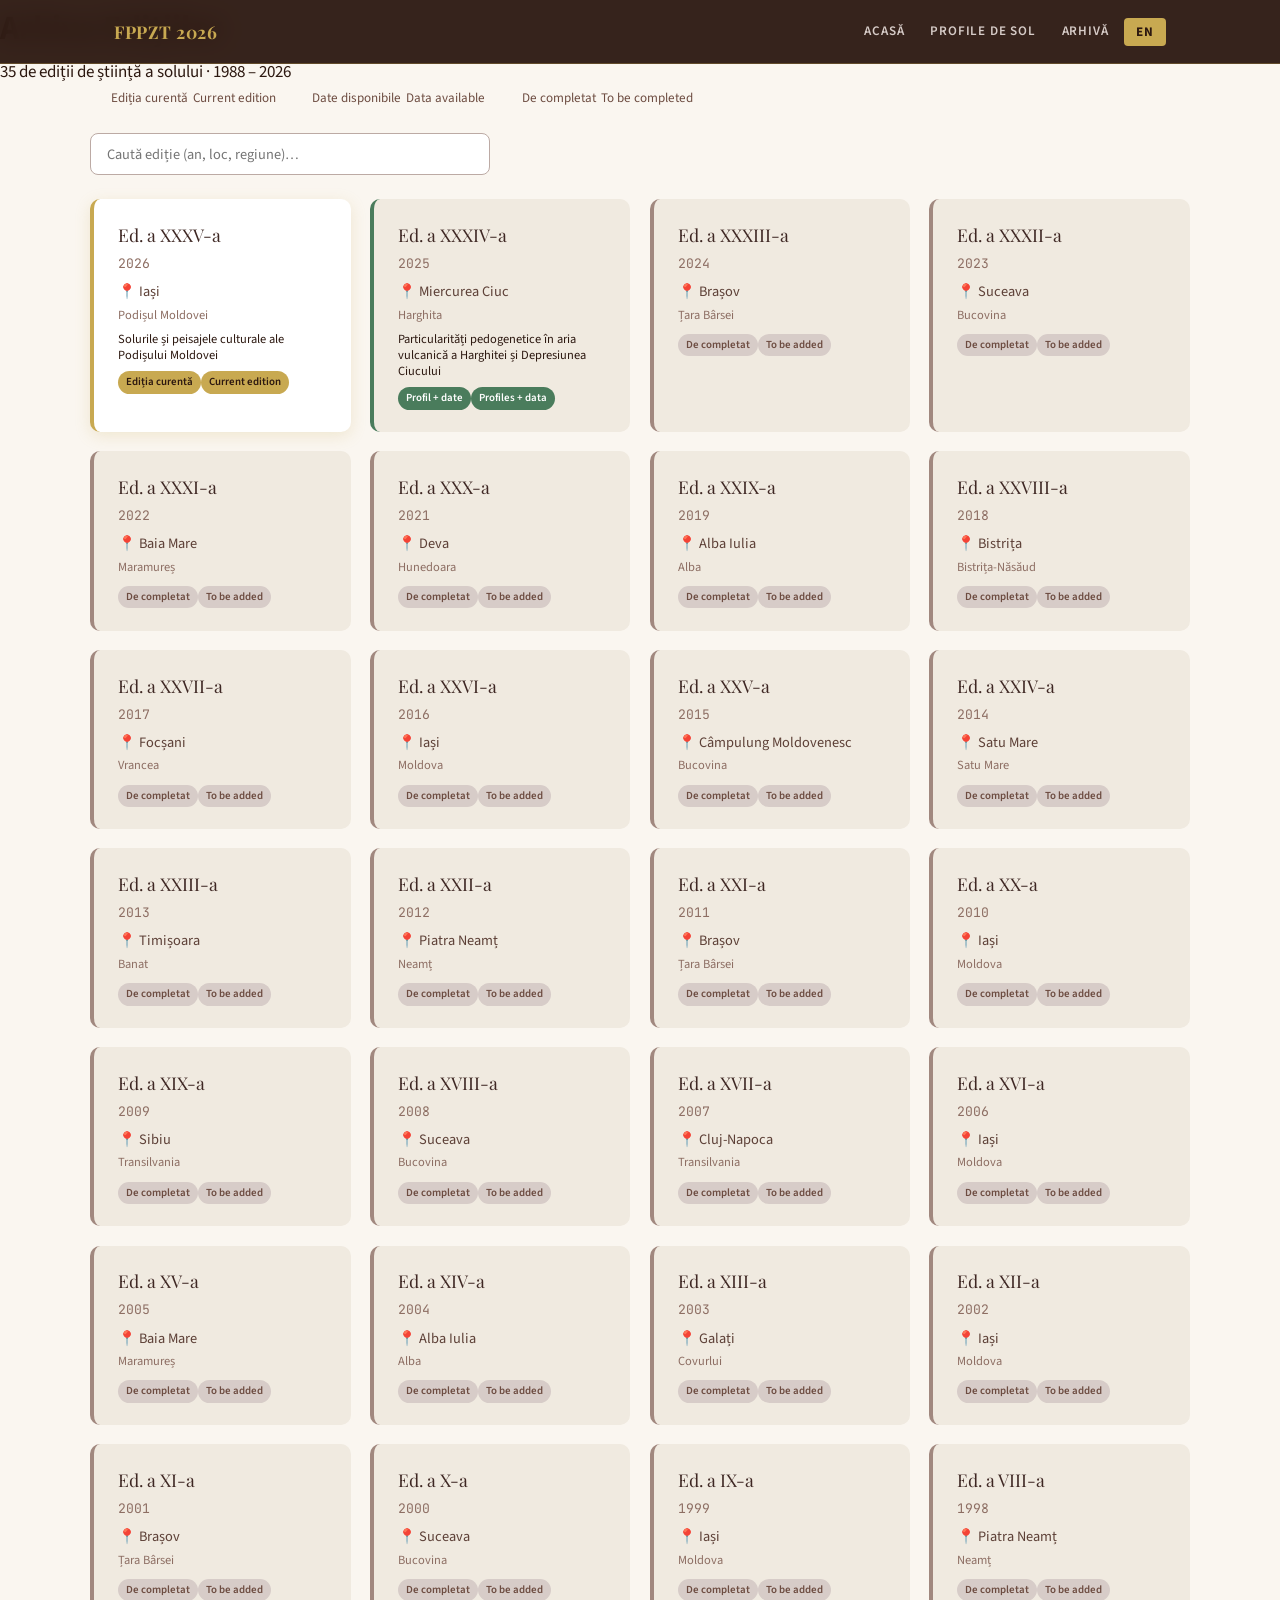
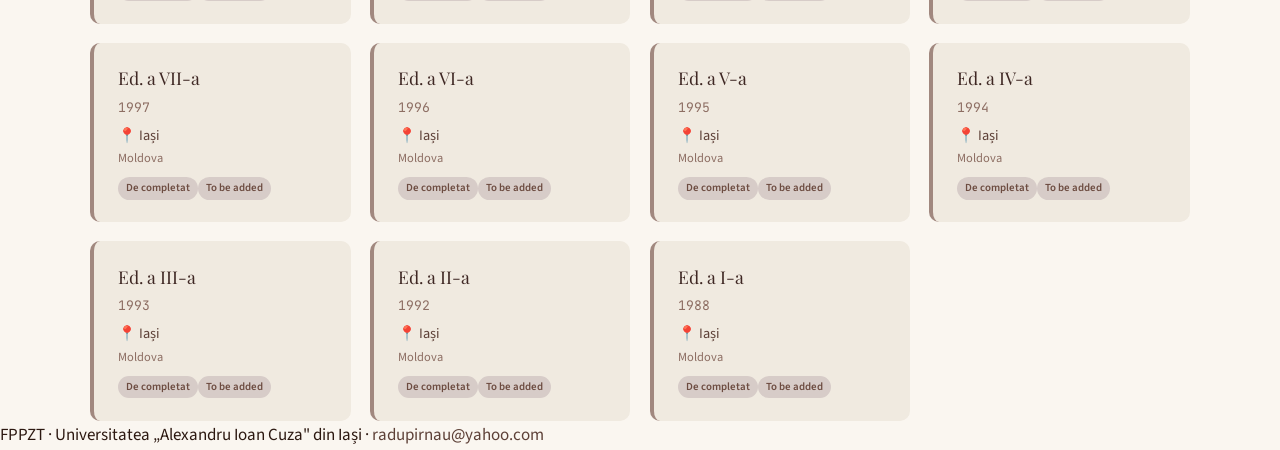
==== archive.html @ 5283044f "Initial commit" ====
<!DOCTYPE html>
<html lang="ro">
<head>
  <meta charset="UTF-8">
  <meta name="viewport" content="width=device-width, initial-scale=1.0">
  <title>FPPZT — Arhiva Edițiilor</title>
  <meta name="description" content="Arhiva celor 35 de ediții ale Simpozionului Național FPPZT (1988–2026)">

  <link rel="preconnect" href="https://fonts.googleapis.com">
  <link rel="preconnect" href="https://fonts.gstatic.com" crossorigin>
  <link href="https://fonts.googleapis.com/css2?family=Playfair+Display:ital,wght@0,400;0,700;1,400&family=Source+Sans+3:wght@300;400;600;700&family=JetBrains+Mono:wght@400;500&display=swap" rel="stylesheet">
  <link rel="stylesheet" href="css/style.css">

  <style>
    .editions-grid {
      display: grid;
      grid-template-columns: repeat(auto-fill, minmax(260px, 1fr));
      gap: 1.2rem; margin-top: 1.5rem;
    }
    .edition-card {
      background: var(--cream-dk, #F0EAE0);
      border-radius: 10px; padding: 1.3rem 1.5rem;
      border-left: 4px solid var(--earth-300, #A1887F);
      transition: transform .2s, box-shadow .2s, border-color .2s;
      text-decoration: none; color: inherit; display: block;
    }
    .edition-card:hover {
      transform: translateY(-3px);
      box-shadow: 0 6px 20px rgba(0,0,0,.1);
      border-color: var(--ochre, #C8A951);
    }
    .edition-card.current {
      border-color: var(--ochre, #C8A951);
      background: var(--white, #fff);
      box-shadow: 0 4px 16px rgba(200,169,81,.2);
    }
    .edition-card.has-data { border-color: var(--green-mid, #4A7C5C); }
    .edition-card .card-edition {
      font-family: var(--font-display, 'Playfair Display', serif);
      font-size: 1.1rem; color: var(--earth-800, #3E2723); margin-bottom: .2rem;
    }
    .edition-card .card-year {
      font-family: var(--font-mono, monospace);
      font-size: .82rem; color: var(--earth-400, #8D6E63);
    }
    .edition-card .card-location {
      font-size: .9rem; color: var(--earth-600, #5D4037); margin-top: .3rem;
    }
    .edition-card .card-region { font-size: .78rem; color: var(--earth-400, #8D6E63); }
    .edition-card .card-badge {
      display: inline-block; font-size: .68rem; padding: 2px 8px;
      border-radius: 12px; margin-top: .5rem; font-weight: 600;
    }
    .badge-current { background: var(--ochre, #C8A951); color: var(--earth-900, #2C1810); }
    .badge-data { background: var(--green-mid, #4A7C5C); color: #fff; }
    .badge-empty { background: var(--earth-100, #D7CCC8); color: var(--earth-500, #6D4C41); }

    .archive-legend {
      display: flex; flex-wrap: wrap; gap: 1rem;
      margin-bottom: 1.5rem; font-size: .82rem; color: var(--earth-500, #6D4C41);
    }
    .archive-legend span { display: flex; align-items: center; gap: .3rem; }
    .legend-bar { width: 16px; height: 4px; border-radius: 2px; }

    .archive-search { margin-bottom: 1.5rem; }
    .archive-search input {
      width: 100%; max-width: 400px; padding: .6rem 1rem;
      border: 1px solid var(--earth-200, #BCAAA4); border-radius: 8px;
      font-family: var(--font-body, sans-serif); font-size: .9rem;
      background: var(--white, #fff);
    }
    .archive-search input:focus { outline: none; border-color: var(--ochre, #C8A951); }
  </style>
</head>
<body>

<nav class="nav">
  <div class="nav-inner">
    <a href="index.html" class="nav-brand">FPPZT 2026</a>
    <div class="nav-links">
      <a href="index.html" lang="ro">Acasă</a>
      <a href="index.html" lang="en">Home</a>
      <a href="profiles.html" lang="ro">Profile de Sol</a>
      <a href="profiles.html" lang="en">Soil Profiles</a>
      <a href="archive.html" class="active" lang="ro">Arhivă</a>
      <a href="archive.html" class="active" lang="en">Archive</a>
      <button class="lang-toggle" onclick="toggleLang()">EN</button>
    </div>
  </div>
</nav>

<header class="page-header">
  <h1 lang="ro">Arhiva Edițiilor</h1>
  <h1 lang="en">Editions Archive</h1>
  <p lang="ro">35 de ediții de știință a solului · 1988 – 2026</p>
  <p lang="en">35 editions of soil science · 1988 – 2026</p>
</header>

<div class="container">
  <div class="archive-legend">
    <span><span class="legend-bar" style="background:var(--ochre)"></span> <span lang="ro">Ediția curentă</span><span lang="en">Current edition</span></span>
    <span><span class="legend-bar" style="background:var(--green-mid)"></span> <span lang="ro">Date disponibile</span><span lang="en">Data available</span></span>
    <span><span class="legend-bar" style="background:var(--earth-300)"></span> <span lang="ro">De completat</span><span lang="en">To be completed</span></span>
  </div>

  <div class="archive-search">
    <input type="text" id="archiveSearch" placeholder="Caută ediție (an, loc, regiune)…"
           oninput="filterEditions(this.value)">
  </div>

  <div class="editions-grid" id="editionsGrid"></div>
</div>

<footer class="page-footer">
  <p>FPPZT · Universitatea „Alexandru Ioan Cuza" din Iași ·
    <a href="mailto:radupirnau@yahoo.com">radupirnau@yahoo.com</a></p>
</footer>

<!-- ★ Datele sunt în JS, nu fetch() — funcționează și cu file:// -->
<script src="js/main.js"></script>
<script src="js/editions-data.js"></script>
<script>
(function() {
  var grid = document.getElementById('editionsGrid');
  EDITIONS_LIST.forEach(function(ed) {
    var card = document.createElement('a');
    card.className = 'edition-card' +
      (ed.current ? ' current' : '') +
      (ed.hasData && !ed.current ? ' has-data' : '');
    card.href = ed.hasData ? 'edition.html?year=' + ed.year : 'javascript:void(0)';
    if (!ed.hasData) card.style.cursor = 'default';
    card.dataset.search = (ed.year + ' ' + ed.edition + ' ' + ed.location + ' ' + ed.region + ' ' + (ed.theme || '')).toLowerCase();

    var badge = '';
    if (ed.current) {
      badge = '<span class="card-badge badge-current" lang="ro">Ediția curentă</span><span class="card-badge badge-current" lang="en">Current edition</span>';
    } else if (ed.hasData) {
      badge = '<span class="card-badge badge-data" lang="ro">Profil + date</span><span class="card-badge badge-data" lang="en">Profiles + data</span>';
    } else {
      badge = '<span class="card-badge badge-empty" lang="ro">De completat</span><span class="card-badge badge-empty" lang="en">To be added</span>';
    }

    card.innerHTML =
      '<div class="card-edition">Ed. a ' + ed.edition + '-a</div>' +
      '<div class="card-year">' + ed.year + '</div>' +
      '<div class="card-location">\u{1F4CD} ' + ed.location + '</div>' +
      '<div class="card-region">' + ed.region + '</div>' +
      (ed.theme ? '<div style="font-size:.78rem;color:var(--earth-500);margin-top:.3rem;line-height:1.3">' + ed.theme + '</div>' : '') +
      badge;
    grid.appendChild(card);
  });
  if (typeof window.applyCurrentLang === 'function') window.applyCurrentLang();

  window.filterEditions = function(q) {
    var lower = q.toLowerCase().trim();
    var cards = document.querySelectorAll('.edition-card');
    for (var i = 0; i < cards.length; i++) {
      cards[i].style.display = (!lower || cards[i].dataset.search.indexOf(lower) >= 0) ? '' : 'none';
    }
  };
})();
</script>
</body>
</html>
---- css/style.css ----
/* ============================================================
   CSS VARIABLES — edit these to change the entire color scheme
   ============================================================ */
:root {
  --color-earth-900: #2C1810;
  --color-earth-800: #3E2723;
  --color-earth-700: #4E342E;
  --color-earth-600: #5D4037;
  --color-earth-500: #6D4C41;
  --color-earth-400: #8D6E63;
  --color-earth-300: #A1887F;
  --color-earth-200: #BCAAA4;
  --color-earth-100: #D7CCC8;
  --color-earth-50:  #EFEBE9;

  --color-ochre:     #C8A951;
  --color-ochre-dark: #A68A2E;
  --color-green-deep: #2E4A3A;
  --color-green-mid:  #4A7C5C;
  --color-green-soft: #7BA68E;
  --color-cream:      #FAF6F0;
  --color-cream-dark: #F0EAE0;
  --color-white:      #FFFFFF;
  --color-text:       #2C1810;
  --color-text-muted: #6D4C41;

  --font-display: 'Playfair Display', Georgia, serif;
  --font-body: 'Source Sans 3', 'Segoe UI', sans-serif;
  --font-mono: 'JetBrains Mono', monospace;

  --max-width: 1100px;
  --nav-height: 64px;
}

/* ============================================================
   RESET & BASE
   ============================================================ */
*, *::before, *::after { box-sizing: border-box; margin: 0; padding: 0; }

html {
  scroll-behavior: smooth;
  scroll-padding-top: calc(var(--nav-height) + 20px);
}

body {
  font-family: var(--font-body);
  color: var(--color-text);
  background: var(--color-cream);
  line-height: 1.7;
  font-size: 17px;
  -webkit-font-smoothing: antialiased;
}

img { max-width: 100%; display: block; }
a { color: var(--color-earth-600); text-decoration: none; transition: color 0.2s; }
a:hover { color: var(--color-ochre-dark); }

/* ============================================================
   NAVIGATION
   ============================================================ */
.nav {
  position: fixed; top: 0; left: 0; right: 0; z-index: 1000;
  height: var(--nav-height);
  background: rgba(44, 24, 16, 0.95);
  backdrop-filter: blur(12px);
  display: flex; align-items: center; justify-content: center;
  border-bottom: 1px solid rgba(200,169,81,0.3);
}

.nav-inner {
  max-width: var(--max-width);
  width: 100%; padding: 0 24px;
  display: flex; align-items: center; justify-content: space-between;
}

.nav-brand {
  font-family: var(--font-display);
  color: var(--color-ochre);
  font-size: 1.1rem;
  font-weight: 700;
  letter-spacing: 0.5px;
}

.nav-links { display: flex; gap: 6px; align-items: center; flex-wrap: wrap; }

.nav-links a {
  color: var(--color-earth-100);
  font-size: 0.82rem;
  font-weight: 600;
  text-transform: uppercase;
  letter-spacing: 0.8px;
  padding: 6px 10px;
  border-radius: 4px;
  transition: all 0.2s;
}
.nav-links a:hover { color: var(--color-ochre); background: rgba(255,255,255,0.06); }

.lang-toggle {
  background: var(--color-ochre);
  color: var(--color-earth-900) !important;
  font-weight: 700 !important;
  padding: 5px 12px !important;
  border-radius: 4px !important;
  cursor: pointer;
  border: none;
  font-size: 0.82rem;
  text-transform: uppercase;
  letter-spacing: 0.8px;
  font-family: var(--font-body);
  transition: all 0.2s;
}
.lang-toggle:hover { background: var(--color-ochre-dark); }

/* Mobile menu */
.nav-hamburger {
  display: none; background: none; border: none; cursor: pointer; padding: 8px;
}
.nav-hamburger span {
  display: block; width: 22px; height: 2px;
  background: var(--color-earth-100); margin: 5px 0;
  transition: all 0.3s;
}

@media (max-width: 860px) {
  .nav-hamburger { display: block; }
  .nav-links {
    display: none; position: absolute; top: var(--nav-height); left: 0; right: 0;
    background: rgba(44,24,16,0.98); flex-direction: column;
    padding: 16px 24px; gap: 4px;
  }
  .nav-links.open { display: flex; }
  .nav-links a { padding: 10px 0; }
}

/* ============================================================
   HERO
   ============================================================ */
.hero {
  margin-top: var(--nav-height);
  min-height: 85vh;
  display: flex; align-items: center; justify-content: center;
  position: relative; overflow: hidden;
  background:
    linear-gradient(165deg, var(--color-earth-800) 0%, var(--color-earth-700) 40%, var(--color-green-deep) 100%);
}

.hero::before {
  content: '';
  position: absolute; inset: 0;
  background:
    radial-gradient(ellipse 80% 60% at 20% 80%, rgba(200,169,81,0.12) 0%, transparent 60%),
    radial-gradient(ellipse 50% 50% at 80% 20%, rgba(74,124,92,0.15) 0%, transparent 60%);
}

.hero::after {
  content: '';
  position: absolute; bottom: 0; left: 0; right: 0; height: 200px;
  background: linear-gradient(to top, rgba(44,24,16,0.4), transparent);
}

.hero-content {
  position: relative; z-index: 2;
  text-align: center; padding: 60px 24px;
  max-width: 860px;
}

.hero-edition {
  display: inline-block;
  font-family: var(--font-mono);
  font-size: 0.85rem;
  color: var(--color-ochre);
  letter-spacing: 3px;
  text-transform: uppercase;
  border: 1px solid var(--color-ochre);
  padding: 6px 20px;
  border-radius: 30px;
  margin-bottom: 32px;
}

.hero h1 {
  font-family: var(--font-display);
  font-size: clamp(2rem, 5vw, 3.2rem);
  color: var(--color-cream);
  line-height: 1.25;
  margin-bottom: 20px;
  font-weight: 700;
}

.hero h1 em {
  display: block;
  font-style: italic;
  font-weight: 400;
  color: var(--color-ochre);
  font-size: 0.85em;
  margin-top: 8px;
}

.hero-theme {
  font-family: var(--font-display);
  font-size: clamp(1.1rem, 2.5vw, 1.45rem);
  color: var(--color-green-soft);
  font-style: italic;
  margin-bottom: 36px;
  line-height: 1.5;
}

.hero-meta {
  display: flex; gap: 40px; justify-content: center; flex-wrap: wrap;
  color: var(--color-earth-100);
  font-size: 1.05rem;
}

.hero-meta span { display: flex; align-items: center; gap: 8px; }

.hero-meta svg { width: 20px; height: 20px; stroke: var(--color-ochre); fill: none; stroke-width: 2; }

.hero-cta {
  margin-top: 44px;
  display: inline-block;
  background: var(--color-ochre);
  color: var(--color-earth-900);
  font-weight: 700;
  padding: 14px 36px;
  border-radius: 6px;
  font-size: 1rem;
  letter-spacing: 0.5px;
  transition: all 0.25s;
  text-transform: uppercase;
}
.hero-cta:hover { background: var(--color-ochre-dark); color: var(--color-earth-900); transform: translateY(-2px); box-shadow: 0 6px 20px rgba(0,0,0,0.3); }

/* ★ Logo-uri — decomentați/modificați când se decide amplasarea */
.hero-logos {
  display: flex;
  justify-content: space-between;
  align-items: center;
  width: 100%;
  max-width: 720px;
  margin: 0 auto 32px;
}

.hero-logo {
  height: 90px;
  width: auto;
  filter: brightness(1.1);
  transition: transform 0.3s;
}

.hero-logo:hover { transform: scale(1.05); }

@media (max-width: 600px) {
  .hero-logo { height: 60px; }
  .hero-logos { max-width: 90%; margin-bottom: 24px; }
}

/* ============================================================
   SECTIONS
   ============================================================ */
.section {
  padding: 80px 24px;
}

.section-alt {
  background: var(--color-cream-dark);
}

.section-dark {
  background: var(--color-earth-800);
  color: var(--color-earth-100);
}
.section-dark h2 { color: var(--color-ochre); }
.section-dark a { color: var(--color-ochre); }

.container {
  max-width: var(--max-width);
  margin: 0 auto;
}

h2 {
  font-family: var(--font-display);
  font-size: clamp(1.6rem, 3vw, 2.2rem);
  color: var(--color-earth-800);
  margin-bottom: 12px;
  line-height: 1.3;
}

.section-subtitle {
  color: var(--color-text-muted);
  font-size: 1.05rem;
  margin-bottom: 40px;
  max-width: 640px;
}

.section-dark .section-subtitle { color: var(--color-earth-200); }

.section-divider {
  width: 60px; height: 3px;
  background: var(--color-ochre);
  margin-bottom: 24px;
  border-radius: 2px;
}

/* ============================================================
   ABOUT / INVITATION
   ============================================================ */
.about-grid {
  display: grid;
  grid-template-columns: 1fr 1fr;
  gap: 48px;
  align-items: start;
}

@media (max-width: 768px) {
  .about-grid { grid-template-columns: 1fr; gap: 32px; }
}

.about-text p { margin-bottom: 16px; }

.about-highlights {
  background: var(--color-white);
  border-radius: 12px;
  padding: 32px;
  border-left: 4px solid var(--color-ochre);
  box-shadow: 0 2px 16px rgba(0,0,0,0.04);
}

.highlight-item {
  padding: 14px 0;
  border-bottom: 1px solid var(--color-earth-50);
}
.highlight-item:last-child { border-bottom: none; }

.highlight-label {
  font-size: 0.78rem;
  text-transform: uppercase;
  letter-spacing: 1.5px;
  color: var(--color-text-muted);
  font-weight: 600;
  margin-bottom: 4px;
}

.highlight-value {
  font-family: var(--font-display);
  font-size: 1.1rem;
  color: var(--color-earth-800);
}

/* ============================================================
   PROGRAM / TIMELINE
   ============================================================ */
.timeline {
  position: relative;
  padding-left: 48px;
}

.timeline::before {
  content: '';
  position: absolute; left: 18px; top: 8px; bottom: 8px;
  width: 2px;
  background: linear-gradient(to bottom, var(--color-ochre), var(--color-green-mid), var(--color-earth-300));
}

.timeline-item {
  position: relative;
  margin-bottom: 36px;
}

.timeline-item::before {
  content: '';
  position: absolute; left: -36px; top: 6px;
  width: 14px; height: 14px;
  border-radius: 50%;
  background: var(--color-cream);
  border: 3px solid var(--color-ochre);
  z-index: 1;
}

.timeline-date {
  font-family: var(--font-mono);
  font-size: 0.85rem;
  color: var(--color-ochre-dark);
  letter-spacing: 0.5px;
  margin-bottom: 6px;
  font-weight: 700;
}

.timeline-title {
  font-family: var(--font-display);
  font-size: 1.15rem;
  color: var(--color-earth-800);
  margin-bottom: 6px;
}

.timeline-desc {
  color: var(--color-text-muted);
  font-size: 0.95rem;
}

/* ============================================================
   COMMITTEES
   ============================================================ */
.committee-grid {
  display: grid;
  grid-template-columns: 1fr 1fr;
  gap: 40px;
}

@media (max-width: 768px) {
  .committee-grid { grid-template-columns: 1fr; }
}

.committee-card {
  background: var(--color-white);
  border-radius: 12px;
  padding: 32px;
  box-shadow: 0 2px 16px rgba(0,0,0,0.04);
}

.committee-card h3 {
  font-family: var(--font-display);
  font-size: 1.25rem;
  color: var(--color-earth-700);
  margin-bottom: 20px;
  padding-bottom: 14px;
  border-bottom: 2px solid var(--color-ochre);
}

.committee-list {
  list-style: none;
}

.committee-list li {
  padding: 8px 0;
  border-bottom: 1px solid var(--color-earth-50);
  font-size: 0.95rem;
}
.committee-list li:last-child { border-bottom: none; }

.committee-list .affiliation {
  color: var(--color-text-muted);
  font-size: 0.85rem;
  font-style: italic;
}

.placeholder-notice {
  background: var(--color-cream-dark);
  border: 1px dashed var(--color-earth-200);
  border-radius: 8px;
  padding: 20px;
  text-align: center;
  color: var(--color-text-muted);
  font-style: italic;
}

/* ============================================================
   REGISTRATION / INFO CARDS
   ============================================================ */
.info-cards {
  display: grid;
  grid-template-columns: repeat(auto-fit, minmax(280px, 1fr));
  gap: 24px;
}

.info-card {
  background: rgba(255,255,255,0.08);
  border: 1px solid rgba(200,169,81,0.2);
  border-radius: 12px;
  padding: 28px;
}

.info-card h3 {
  font-family: var(--font-display);
  color: var(--color-ochre);
  font-size: 1.15rem;
  margin-bottom: 14px;
}

.info-card p, .info-card li {
  color: var(--color-earth-200);
  font-size: 0.95rem;
  line-height: 1.7;
}

.info-card ul { list-style: none; }
.info-card ul li { padding: 4px 0; }
.info-card ul li::before {
  content: '→ ';
  color: var(--color-ochre);
  font-weight: 700;
}

.info-card a {
  color: var(--color-ochre);
  font-weight: 600;
}

/* ============================================================
   MAP
   ============================================================ */
#map {
  width: 100%;
  height: 450px;
  border-radius: 12px;
  margin-top: 32px;
  border: 2px solid var(--color-earth-200);
}

.leaflet-routing-container { display: none !important; }

.map-legend {
  margin-top: 16px;
  display: flex; gap: 24px; flex-wrap: wrap;
  font-size: 0.9rem;
  color: var(--color-text-muted);
}
.map-legend span { display: flex; align-items: center; gap: 6px; }
.map-dot {
  width: 12px; height: 12px; border-radius: 50%; display: inline-block;
}
.map-dot--venue { background: var(--color-ochre); }
.map-dot--field { background: var(--color-green-mid); }

/* ============================================================
   PROFILE PREVIEW CARDS
   ============================================================ */
.profile-previews {
  display: grid;
  grid-template-columns: repeat(4, 1fr);
  gap: 24px;
  margin-top: 40px;
}

@media (max-width: 768px) {
  .profile-previews { grid-template-columns: 1fr; }
}

.profile-preview-card {
  background: var(--color-white);
  border-radius: 12px;
  box-shadow: 0 2px 12px rgba(0,0,0,0.05);
  border: 3px solid transparent;
  transition: all 0.3s;
  cursor: pointer;
  overflow: hidden;
  text-decoration: none;
  color: inherit;
  display: block;
}

.profile-preview-card:hover {
  border-color: var(--color-ochre);
  box-shadow: 0 4px 20px rgba(0,0,0,0.1);
  transform: translateY(-3px);
}

.profile-preview-card.highlighted {
  border-color: #B22222;
  box-shadow: 0 0 0 3px rgba(178,34,34,0.2), 0 4px 20px rgba(0,0,0,0.12);
}

.profile-preview-sketch {
  padding: 16px;
  text-align: center;
  background: var(--color-cream-dark);
  min-height: 200px;
  display: flex;
  align-items: center;
  justify-content: center;
}

.profile-preview-info {
  padding: 16px 20px;
}

.profile-preview-info h4 {
  font-family: var(--font-display);
  font-size: 1rem;
  color: var(--color-earth-800);
  margin-bottom: 6px;
  line-height: 1.3;
}

.profile-preview-class {
  font-family: var(--font-mono);
  font-size: 0.75rem;
  color: var(--color-ochre-dark);
  margin-bottom: 6px;
}

.profile-preview-desc {
  font-size: 0.85rem;
  color: var(--color-text-muted);
  line-height: 1.5;
}

.profile-preview-link {
  display: inline-flex;
  align-items: center;
  gap: 4px;
  margin-top: 10px;
  font-size: 0.82rem;
  font-weight: 600;
  color: var(--color-ochre-dark);
  transition: color 0.2s;
}

.profile-preview-card:hover .profile-preview-link {
  color: var(--color-earth-800);
}

/* ============================================================
   FOOTER
   ============================================================ */
.footer {
  background: var(--color-earth-900);
  color: var(--color-earth-300);
  padding: 48px 24px 32px;
  text-align: center;
  font-size: 0.9rem;
}

.footer-logos {
  display: flex; justify-content: center; gap: 32px;
  margin-bottom: 24px; flex-wrap: wrap; align-items: center;
}

.footer-logo-placeholder {
  width: 80px; height: 80px;
  border-radius: 50%;
  background: rgba(255,255,255,0.06);
  border: 1px solid rgba(255,255,255,0.1);
  display: flex; align-items: center; justify-content: center;
  font-size: 0.65rem;
  color: var(--color-earth-400);
  text-align: center;
  padding: 8px;
}

.footer p { margin-bottom: 8px; }
.footer a { color: var(--color-ochre); }

/* ============================================================
   UTILITIES
   ============================================================ */
.text-ochre { color: var(--color-ochre); }
.fw-700 { font-weight: 700; }
.mt-16 { margin-top: 16px; }
.mb-8 { margin-bottom: 8px; }

/* ============================================================
   LANGUAGE TOGGLE — hide/show elements
   ============================================================ */
body [lang="en"] { display: none; }
body.lang-en [lang="ro"] { display: none; }
body.lang-en [lang="en"] { display: revert; }
body.lang-en span[lang="en"] { display: inline; }
body.lang-en div[lang="en"] { display: block; }
body.lang-en p[lang="en"] { display: block; }
body.lang-en h1[lang="en"] { display: block; }
body.lang-en h2[lang="en"] { display: block; }
body.lang-en h4[lang="en"] { display: block; }
body.lang-en a[lang="en"] { display: inline; }

/* ============================================================
   ANIMATIONS
   ============================================================ */
.fade-in {
  opacity: 0;
  transform: translateY(24px);
  transition: opacity 0.6s ease, transform 0.6s ease;
}
.fade-in.visible {
  opacity: 1;
  transform: translateY(0);
}

/* ============================================================
   PRINT
   ============================================================ */
@media print {
  .nav, .hero-cta, .lang-toggle, .nav-hamburger { display: none; }
  .hero { min-height: auto; padding: 40px 24px; }
  .section { padding: 32px 0; }
}
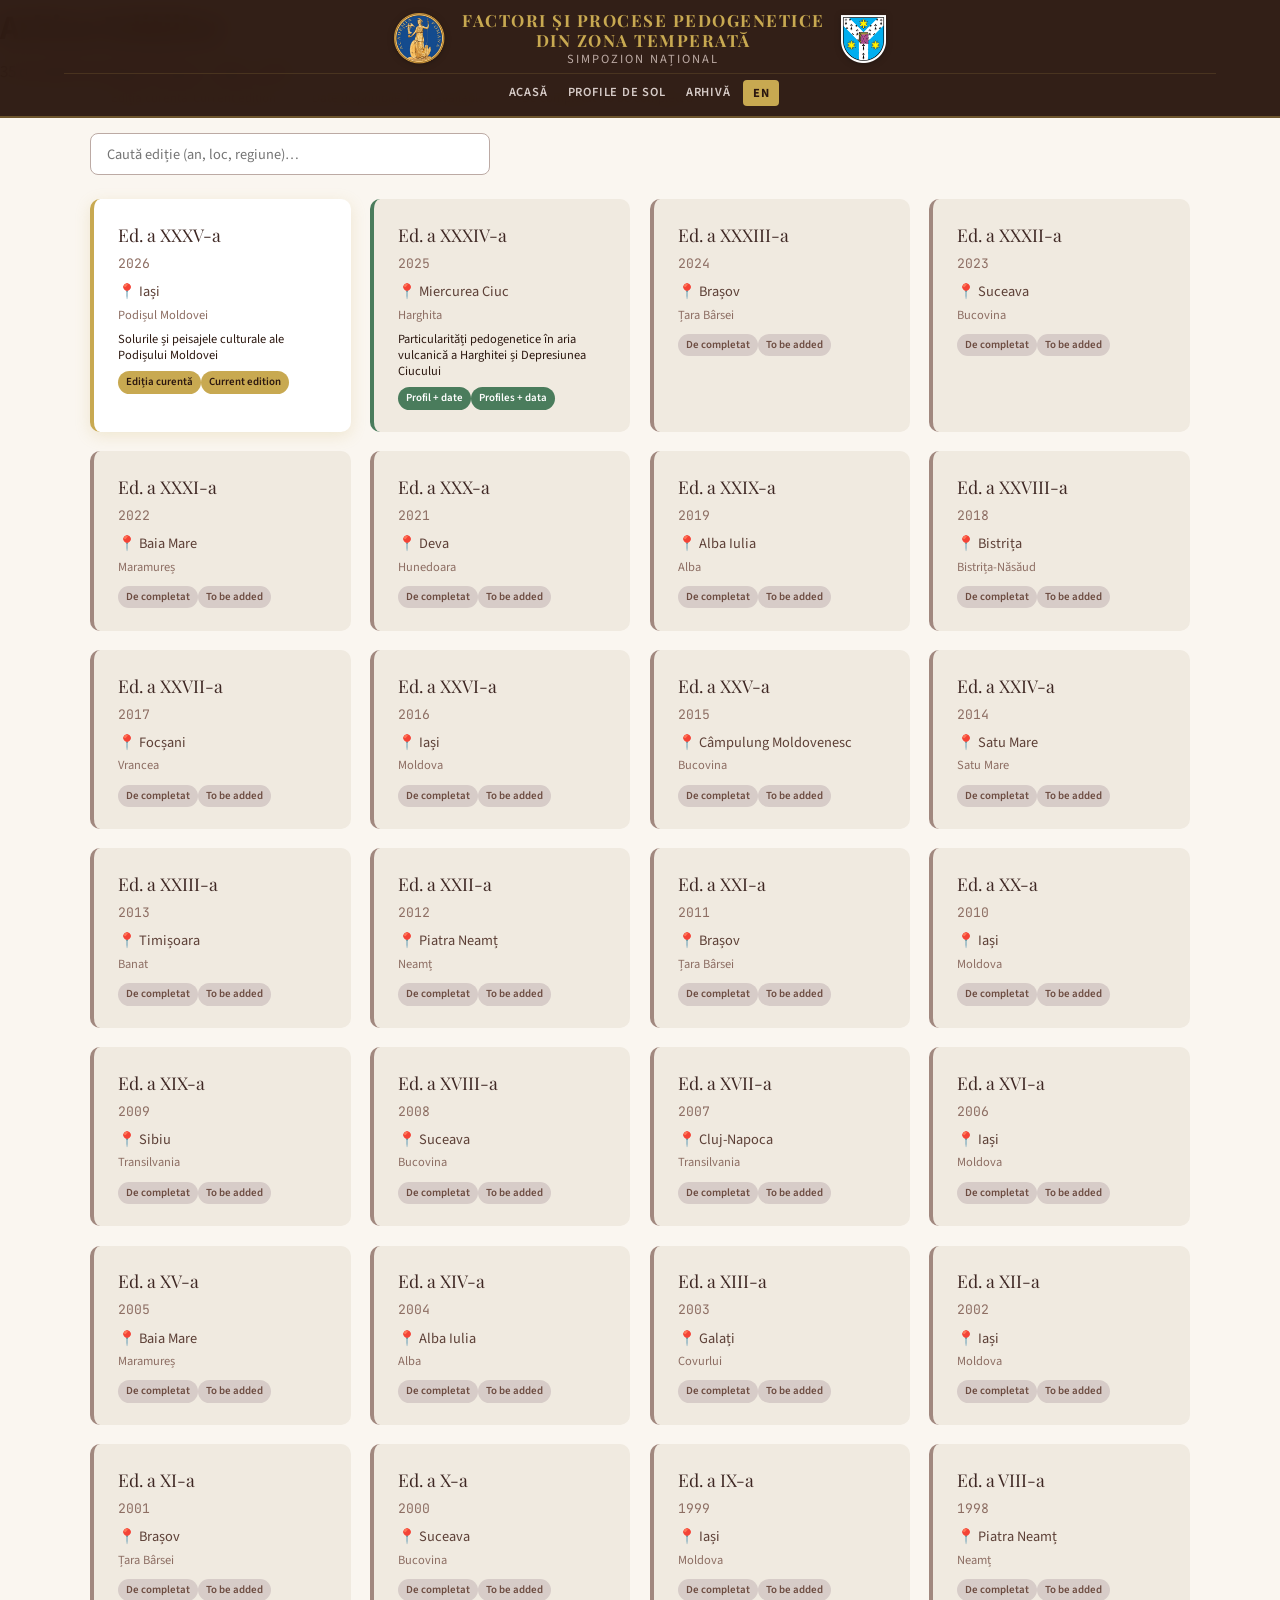
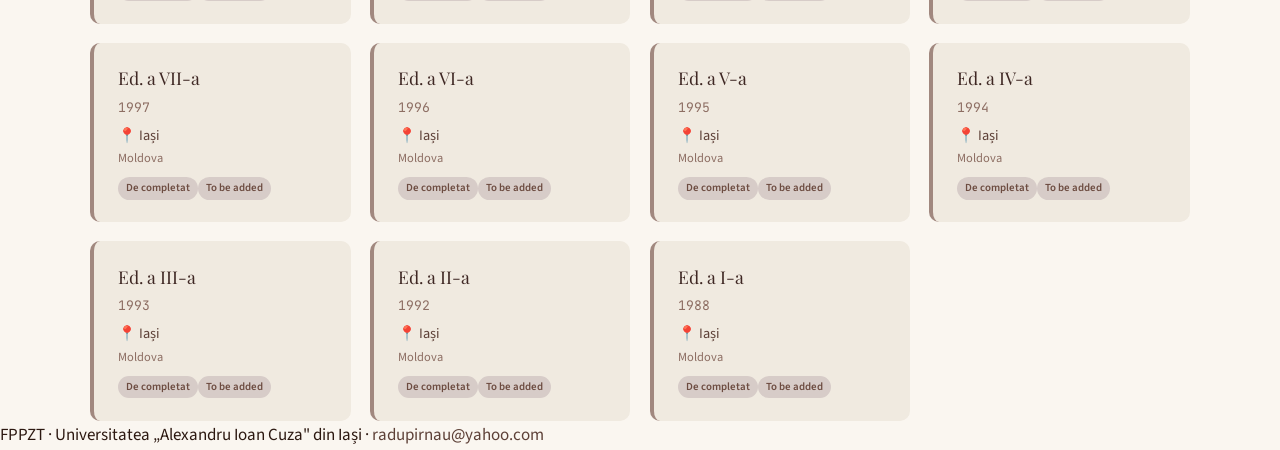
==== commit 73806bc4: "FPPZT 2026 - versiune initiala site" ====
--- a/archive.html
+++ b/archive.html
@@ -76,7 +76,15 @@
 
 <nav class="nav">
   <div class="nav-inner">
-    <a href="index.html" class="nav-brand">FPPZT 2026</a>
+    <div class="nav-brand">
+      <img src="Academia_Romana_transparent.png" alt="Academia Română" class="nav-logo nav-logo--ar">
+      <div class="nav-title">
+        <span class="nav-title-main">FACTORI ȘI PROCESE PEDOGENETICE<br>DIN ZONA TEMPERATĂ</span>
+        <span class="nav-title-sub" lang="ro">Simpozion Național</span>
+        <span class="nav-title-sub" lang="en">National Symposium</span>
+      </div>
+      <img src="UAIC.png" alt="UAIC" class="nav-logo nav-logo--uaic">
+    </div>
     <div class="nav-links">
       <a href="index.html" lang="ro">Acasă</a>
       <a href="index.html" lang="en">Home</a>
--- a/css/style.css
+++ b/css/style.css
@@ -29,7 +29,7 @@
   --font-mono: 'JetBrains Mono', monospace;
 
   --max-width: 1100px;
-  --nav-height: 64px;
+  --nav-height: auto;
 }
 
 /* ============================================================
@@ -39,7 +39,7 @@
 
 html {
   scroll-behavior: smooth;
-  scroll-padding-top: calc(var(--nav-height) + 20px);
+  scroll-padding-top: 130px; /* nav ~110px + padding */
 }
 
 body {
@@ -56,40 +56,75 @@
 a:hover { color: var(--color-ochre-dark); }
 
 /* ============================================================
-   NAVIGATION
+   NAVIGATION — Header academic cu logo-uri (2 rânduri)
+   Rândul 1: Logo AR + Titlu + Logo UAIC
+   Rândul 2: Linkuri navigare
    ============================================================ */
 .nav {
   position: fixed; top: 0; left: 0; right: 0; z-index: 1000;
-  height: var(--nav-height);
-  background: rgba(44, 24, 16, 0.95);
+  background: rgba(44, 24, 16, 0.97);
   backdrop-filter: blur(12px);
+  border-bottom: 2px solid rgba(200,169,81,0.4);
+}
+
+.nav-inner {
+  max-width: 1200px;
+  width: 100%; margin: 0 auto; padding: 0 24px;
+  display: flex; flex-direction: column;
+}
+
+/* ── Rândul 1: Brand (logo-uri + titlu) ── */
+.nav-brand {
   display: flex; align-items: center; justify-content: center;
-  border-bottom: 1px solid rgba(200,169,81,0.3);
-}
-
-.nav-inner {
-  max-width: var(--max-width);
-  width: 100%; padding: 0 24px;
-  display: flex; align-items: center; justify-content: space-between;
-}
-
-.nav-brand {
+  gap: 16px;
+  padding: 10px 0 6px;
+}
+
+.nav-logo {
+  height: 52px; width: auto;
+  flex-shrink: 0;
+  filter: drop-shadow(0 1px 3px rgba(0,0,0,0.3));
+}
+.nav-logo--uaic { height: 48px; }
+
+.nav-title {
+  text-align: center;
+  line-height: 1.2;
+}
+.nav-title-main {
   font-family: var(--font-display);
   color: var(--color-ochre);
-  font-size: 1.1rem;
+  font-size: clamp(0.75rem, 1.6vw, 1.05rem);
   font-weight: 700;
-  letter-spacing: 0.5px;
-}
-
-.nav-links { display: flex; gap: 6px; align-items: center; flex-wrap: wrap; }
+  letter-spacing: 1.5px;
+  display: block;
+}
+.nav-title-sub {
+  font-family: var(--font-body);
+  color: var(--color-earth-200);
+  font-size: 0.78rem;
+  font-weight: 400;
+  letter-spacing: 2px;
+  text-transform: uppercase;
+  display: block;
+  margin-top: 2px;
+}
+
+/* ── Rândul 2: Linkuri ── */
+.nav-links {
+  display: flex; gap: 4px; align-items: center;
+  justify-content: center; flex-wrap: wrap;
+  padding: 4px 0 8px;
+  border-top: 1px solid rgba(200,169,81,0.15);
+}
 
 .nav-links a {
   color: var(--color-earth-100);
-  font-size: 0.82rem;
+  font-size: 0.78rem;
   font-weight: 600;
   text-transform: uppercase;
   letter-spacing: 0.8px;
-  padding: 6px 10px;
+  padding: 4px 8px;
   border-radius: 4px;
   transition: all 0.2s;
 }
@@ -99,11 +134,11 @@
   background: var(--color-ochre);
   color: var(--color-earth-900) !important;
   font-weight: 700 !important;
-  padding: 5px 12px !important;
+  padding: 4px 10px !important;
   border-radius: 4px !important;
   cursor: pointer;
   border: none;
-  font-size: 0.82rem;
+  font-size: 0.78rem;
   text-transform: uppercase;
   letter-spacing: 0.8px;
   font-family: var(--font-body);
@@ -124,7 +159,7 @@
 @media (max-width: 860px) {
   .nav-hamburger { display: block; }
   .nav-links {
-    display: none; position: absolute; top: var(--nav-height); left: 0; right: 0;
+    display: none; position: absolute; top: 100%; left: 0; right: 0;
     background: rgba(44,24,16,0.98); flex-direction: column;
     padding: 16px 24px; gap: 4px;
   }
@@ -136,7 +171,7 @@
    HERO
    ============================================================ */
 .hero {
-  margin-top: var(--nav-height);
+  margin-top: 110px; /* nav height ~110px */
   min-height: 85vh;
   display: flex; align-items: center; justify-content: center;
   position: relative; overflow: hidden;
@@ -397,8 +432,182 @@
 }
 
 /* ============================================================
+   PROGRAM — Two-column layout (timeline + sidebar)
+   ============================================================ */
+.program-grid {
+  display: grid;
+  grid-template-columns: 1fr 1fr;
+  gap: 40px;
+  align-items: start;
+}
+
+@media (max-width: 900px) {
+  .program-grid { grid-template-columns: 1fr; }
+}
+
+.program-timeline {
+  /* inherits .timeline styles */
+}
+
+.program-sidebar {
+  display: flex;
+  flex-direction: column;
+  gap: 16px;
+  position: sticky;
+  top: 130px;
+}
+
+.program-sidebar .info-card {
+  background: var(--color-white);
+  border: 1px solid var(--color-earth-100);
+  border-radius: 10px;
+  padding: 20px;
+  box-shadow: 0 2px 12px rgba(0,0,0,0.04);
+}
+
+.program-sidebar .info-card h3 {
+  font-family: var(--font-display);
+  font-size: 1.05rem;
+  color: var(--color-earth-700);
+  margin-bottom: 12px;
+  padding-bottom: 8px;
+  border-bottom: 2px solid var(--color-ochre);
+}
+
+.program-sidebar .info-card p {
+  font-size: 0.88rem;
+  line-height: 1.6;
+  color: var(--color-text);
+}
+
+.program-sidebar .info-card a {
+  color: var(--color-ochre-dark);
+  font-weight: 600;
+}
+
+.fee-table {
+  width: 100%;
+  border-collapse: collapse;
+  font-size: 0.85rem;
+  margin-top: 8px;
+}
+.fee-table th, .fee-table td {
+  padding: 6px 8px;
+  text-align: left;
+  border-bottom: 1px solid var(--color-earth-100);
+}
+.fee-table th {
+  font-size: 0.78rem;
+  text-transform: uppercase;
+  letter-spacing: 0.5px;
+  color: var(--color-text-muted);
+  font-weight: 600;
+}
+.fee-table td:first-child { font-weight: 500; }
+
+.download-btn {
+  display: inline-block;
+  background: var(--color-ochre);
+  color: var(--color-earth-900) !important;
+  padding: 8px 16px;
+  border-radius: 6px;
+  font-weight: 700;
+  font-size: 0.85rem;
+  text-decoration: none;
+  text-align: center;
+  transition: background 0.2s;
+}
+.download-btn:hover { background: var(--color-ochre-dark); }
+
+/* ============================================================
+   ORGANIZATORI & COLABORATORI
+   ============================================================ */
+.org-grid {
+  display: grid;
+  grid-template-columns: 1fr 1fr;
+  gap: 48px;
+  align-items: stretch;
+}
+
+@media (max-width: 768px) {
+  .org-grid { grid-template-columns: 1fr; gap: 32px; }
+}
+.org-column {
+  display: flex;
+  flex-direction: column;
+}
+
+.org-column .org-card:last-child {
+  flex: 1;
+}
+.org-column h2 {
+  font-family: var(--font-display);
+  font-size: 1.4rem;
+  color: var(--color-earth-700);
+  margin-bottom: 20px;
+  padding-bottom: 12px;
+  border-bottom: 2px solid var(--color-ochre);
+}
+
+.org-card {
+  display: flex;
+  align-items: center;
+  gap: 16px;
+  background: var(--color-white);
+  border-radius: 10px;
+  padding: 16px 20px;
+  margin-bottom: 12px;
+  border: 1px solid var(--color-earth-100);
+  box-shadow: 0 2px 8px rgba(0,0,0,0.03);
+}
+
+.org-card-logo {
+  width: 48px;
+  height: 48px;
+  object-fit: contain;
+  flex-shrink: 0;
+  filter: drop-shadow(0 1px 2px rgba(0,0,0,0.15));
+}
+
+.org-card-text h3 {
+  font-family: var(--font-display);
+  font-size: 0.95rem;
+  color: var(--color-earth-700);
+  font-weight: 600;
+  margin-bottom: 4px;
+}
+
+.org-card-text p {
+  font-size: 0.85rem;
+  color: var(--color-text-muted);
+  line-height: 1.5;
+}
+
+/* ============================================================
    COMMITTEES
    ============================================================ */
+.committee-card--wide {
+  grid-column: 1 / -1;
+}
+
+.committee-list--2col {
+  columns: 2;
+  column-gap: 40px;
+}
+
+@media (max-width: 768px) {
+  .committee-list--2col { columns: 1; }
+}
+
+.committee-honorary {
+  font-size: 1rem;
+  color: var(--color-earth-600);
+  margin-bottom: 16px;
+  padding: 12px 16px;
+  background: rgba(200,169,81,0.08);
+  border-radius: 6px;
+  text-align: center;
+}
 .committee-grid {
   display: grid;
   grid-template-columns: 1fr 1fr;
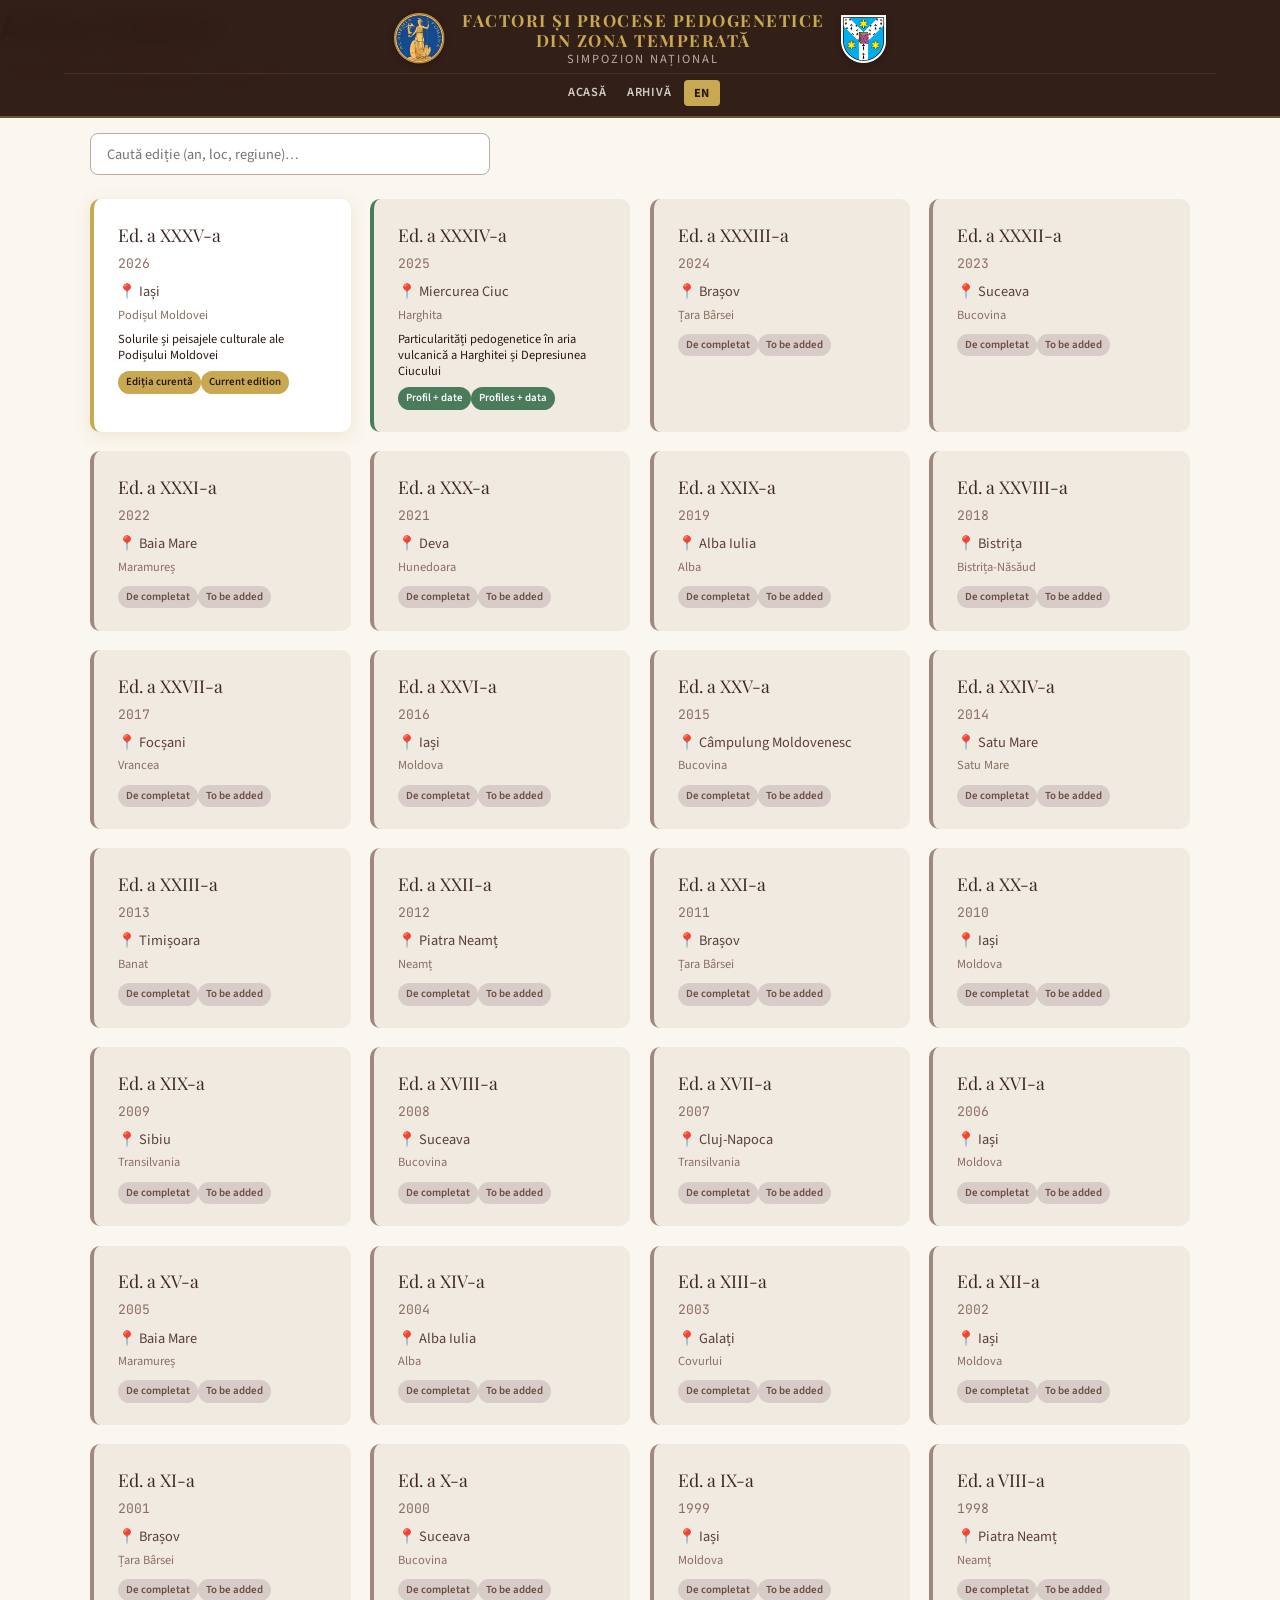
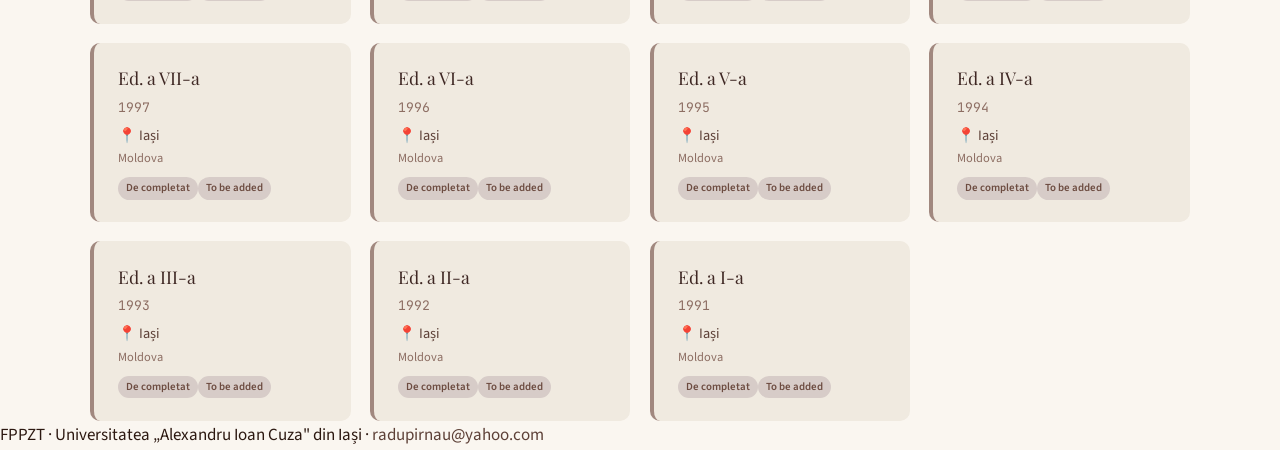
==== commit 5346abcc: "Update fppzt" ====
--- a/archive.html
+++ b/archive.html
@@ -1,172 +1,172 @@
-<!DOCTYPE html>
-<html lang="ro">
-<head>
-  <meta charset="UTF-8">
-  <meta name="viewport" content="width=device-width, initial-scale=1.0">
-  <title>FPPZT — Arhiva Edițiilor</title>
-  <meta name="description" content="Arhiva celor 35 de ediții ale Simpozionului Național FPPZT (1988–2026)">
-
-  <link rel="preconnect" href="https://fonts.googleapis.com">
-  <link rel="preconnect" href="https://fonts.gstatic.com" crossorigin>
-  <link href="https://fonts.googleapis.com/css2?family=Playfair+Display:ital,wght@0,400;0,700;1,400&family=Source+Sans+3:wght@300;400;600;700&family=JetBrains+Mono:wght@400;500&display=swap" rel="stylesheet">
-  <link rel="stylesheet" href="css/style.css">
-
-  <style>
-    .editions-grid {
-      display: grid;
-      grid-template-columns: repeat(auto-fill, minmax(260px, 1fr));
-      gap: 1.2rem; margin-top: 1.5rem;
-    }
-    .edition-card {
-      background: var(--cream-dk, #F0EAE0);
-      border-radius: 10px; padding: 1.3rem 1.5rem;
-      border-left: 4px solid var(--earth-300, #A1887F);
-      transition: transform .2s, box-shadow .2s, border-color .2s;
-      text-decoration: none; color: inherit; display: block;
-    }
-    .edition-card:hover {
-      transform: translateY(-3px);
-      box-shadow: 0 6px 20px rgba(0,0,0,.1);
-      border-color: var(--ochre, #C8A951);
-    }
-    .edition-card.current {
-      border-color: var(--ochre, #C8A951);
-      background: var(--white, #fff);
-      box-shadow: 0 4px 16px rgba(200,169,81,.2);
-    }
-    .edition-card.has-data { border-color: var(--green-mid, #4A7C5C); }
-    .edition-card .card-edition {
-      font-family: var(--font-display, 'Playfair Display', serif);
-      font-size: 1.1rem; color: var(--earth-800, #3E2723); margin-bottom: .2rem;
-    }
-    .edition-card .card-year {
-      font-family: var(--font-mono, monospace);
-      font-size: .82rem; color: var(--earth-400, #8D6E63);
-    }
-    .edition-card .card-location {
-      font-size: .9rem; color: var(--earth-600, #5D4037); margin-top: .3rem;
-    }
-    .edition-card .card-region { font-size: .78rem; color: var(--earth-400, #8D6E63); }
-    .edition-card .card-badge {
-      display: inline-block; font-size: .68rem; padding: 2px 8px;
-      border-radius: 12px; margin-top: .5rem; font-weight: 600;
-    }
-    .badge-current { background: var(--ochre, #C8A951); color: var(--earth-900, #2C1810); }
-    .badge-data { background: var(--green-mid, #4A7C5C); color: #fff; }
-    .badge-empty { background: var(--earth-100, #D7CCC8); color: var(--earth-500, #6D4C41); }
-
-    .archive-legend {
-      display: flex; flex-wrap: wrap; gap: 1rem;
-      margin-bottom: 1.5rem; font-size: .82rem; color: var(--earth-500, #6D4C41);
-    }
-    .archive-legend span { display: flex; align-items: center; gap: .3rem; }
-    .legend-bar { width: 16px; height: 4px; border-radius: 2px; }
-
-    .archive-search { margin-bottom: 1.5rem; }
-    .archive-search input {
-      width: 100%; max-width: 400px; padding: .6rem 1rem;
-      border: 1px solid var(--earth-200, #BCAAA4); border-radius: 8px;
-      font-family: var(--font-body, sans-serif); font-size: .9rem;
-      background: var(--white, #fff);
-    }
-    .archive-search input:focus { outline: none; border-color: var(--ochre, #C8A951); }
-  </style>
-</head>
-<body>
-
-<nav class="nav">
-  <div class="nav-inner">
-    <div class="nav-brand">
-      <img src="Academia_Romana_transparent.png" alt="Academia Română" class="nav-logo nav-logo--ar">
-      <div class="nav-title">
-        <span class="nav-title-main">FACTORI ȘI PROCESE PEDOGENETICE<br>DIN ZONA TEMPERATĂ</span>
-        <span class="nav-title-sub" lang="ro">Simpozion Național</span>
-        <span class="nav-title-sub" lang="en">National Symposium</span>
-      </div>
-      <img src="UAIC.png" alt="UAIC" class="nav-logo nav-logo--uaic">
-    </div>
-    <div class="nav-links">
-      <a href="index.html" lang="ro">Acasă</a>
-      <a href="index.html" lang="en">Home</a>
-      <a href="profiles.html" lang="ro">Profile de Sol</a>
-      <a href="profiles.html" lang="en">Soil Profiles</a>
-      <a href="archive.html" class="active" lang="ro">Arhivă</a>
-      <a href="archive.html" class="active" lang="en">Archive</a>
-      <button class="lang-toggle" onclick="toggleLang()">EN</button>
-    </div>
-  </div>
-</nav>
-
-<header class="page-header">
-  <h1 lang="ro">Arhiva Edițiilor</h1>
-  <h1 lang="en">Editions Archive</h1>
-  <p lang="ro">35 de ediții de știință a solului · 1988 – 2026</p>
-  <p lang="en">35 editions of soil science · 1988 – 2026</p>
-</header>
-
-<div class="container">
-  <div class="archive-legend">
-    <span><span class="legend-bar" style="background:var(--ochre)"></span> <span lang="ro">Ediția curentă</span><span lang="en">Current edition</span></span>
-    <span><span class="legend-bar" style="background:var(--green-mid)"></span> <span lang="ro">Date disponibile</span><span lang="en">Data available</span></span>
-    <span><span class="legend-bar" style="background:var(--earth-300)"></span> <span lang="ro">De completat</span><span lang="en">To be completed</span></span>
-  </div>
-
-  <div class="archive-search">
-    <input type="text" id="archiveSearch" placeholder="Caută ediție (an, loc, regiune)…"
-           oninput="filterEditions(this.value)">
-  </div>
-
-  <div class="editions-grid" id="editionsGrid"></div>
-</div>
-
-<footer class="page-footer">
-  <p>FPPZT · Universitatea „Alexandru Ioan Cuza" din Iași ·
-    <a href="mailto:radupirnau@yahoo.com">radupirnau@yahoo.com</a></p>
-</footer>
-
-<!-- ★ Datele sunt în JS, nu fetch() — funcționează și cu file:// -->
-<script src="js/main.js"></script>
-<script src="js/editions-data.js"></script>
-<script>
-(function() {
-  var grid = document.getElementById('editionsGrid');
-  EDITIONS_LIST.forEach(function(ed) {
-    var card = document.createElement('a');
-    card.className = 'edition-card' +
-      (ed.current ? ' current' : '') +
-      (ed.hasData && !ed.current ? ' has-data' : '');
-    card.href = ed.hasData ? 'edition.html?year=' + ed.year : 'javascript:void(0)';
-    if (!ed.hasData) card.style.cursor = 'default';
-    card.dataset.search = (ed.year + ' ' + ed.edition + ' ' + ed.location + ' ' + ed.region + ' ' + (ed.theme || '')).toLowerCase();
-
-    var badge = '';
-    if (ed.current) {
-      badge = '<span class="card-badge badge-current" lang="ro">Ediția curentă</span><span class="card-badge badge-current" lang="en">Current edition</span>';
-    } else if (ed.hasData) {
-      badge = '<span class="card-badge badge-data" lang="ro">Profil + date</span><span class="card-badge badge-data" lang="en">Profiles + data</span>';
-    } else {
-      badge = '<span class="card-badge badge-empty" lang="ro">De completat</span><span class="card-badge badge-empty" lang="en">To be added</span>';
-    }
-
-    card.innerHTML =
-      '<div class="card-edition">Ed. a ' + ed.edition + '-a</div>' +
-      '<div class="card-year">' + ed.year + '</div>' +
-      '<div class="card-location">\u{1F4CD} ' + ed.location + '</div>' +
-      '<div class="card-region">' + ed.region + '</div>' +
-      (ed.theme ? '<div style="font-size:.78rem;color:var(--earth-500);margin-top:.3rem;line-height:1.3">' + ed.theme + '</div>' : '') +
-      badge;
-    grid.appendChild(card);
-  });
-  if (typeof window.applyCurrentLang === 'function') window.applyCurrentLang();
-
-  window.filterEditions = function(q) {
-    var lower = q.toLowerCase().trim();
-    var cards = document.querySelectorAll('.edition-card');
-    for (var i = 0; i < cards.length; i++) {
-      cards[i].style.display = (!lower || cards[i].dataset.search.indexOf(lower) >= 0) ? '' : 'none';
-    }
-  };
-})();
-</script>
-</body>
-</html>
+<!DOCTYPE html>
+<html lang="ro">
+<head>
+  <meta charset="UTF-8">
+  <meta name="viewport" content="width=device-width, initial-scale=1.0">
+  <title>FPPZT — Arhiva Edițiilor</title>
+  <meta name="description" content="Arhiva celor 35 de ediții ale Simpozionului Național FPPZT (1988–2026)">
+
+  <link rel="preconnect" href="https://fonts.googleapis.com">
+  <link rel="preconnect" href="https://fonts.gstatic.com" crossorigin>
+  <link href="https://fonts.googleapis.com/css2?family=Playfair+Display:ital,wght@0,400;0,700;1,400&family=Source+Sans+3:wght@300;400;600;700&family=JetBrains+Mono:wght@400;500&display=swap" rel="stylesheet">
+  <link rel="stylesheet" href="css/style.css">
+
+  <style>
+    .editions-grid {
+      display: grid;
+      grid-template-columns: repeat(auto-fill, minmax(260px, 1fr));
+      gap: 1.2rem; margin-top: 1.5rem;
+    }
+    .edition-card {
+      background: var(--cream-dk, #F0EAE0);
+      border-radius: 10px; padding: 1.3rem 1.5rem;
+      border-left: 4px solid var(--earth-300, #A1887F);
+      transition: transform .2s, box-shadow .2s, border-color .2s;
+      text-decoration: none; color: inherit; display: block;
+    }
+    .edition-card:hover {
+      transform: translateY(-3px);
+      box-shadow: 0 6px 20px rgba(0,0,0,.1);
+      border-color: var(--ochre, #C8A951);
+    }
+    .edition-card.current {
+      border-color: var(--ochre, #C8A951);
+      background: var(--white, #fff);
+      box-shadow: 0 4px 16px rgba(200,169,81,.2);
+    }
+    .edition-card.has-data { border-color: var(--green-mid, #4A7C5C); }
+    .edition-card .card-edition {
+      font-family: var(--font-display, 'Playfair Display', serif);
+      font-size: 1.1rem; color: var(--earth-800, #3E2723); margin-bottom: .2rem;
+    }
+    .edition-card .card-year {
+      font-family: var(--font-mono, monospace);
+      font-size: .82rem; color: var(--earth-400, #8D6E63);
+    }
+    .edition-card .card-location {
+      font-size: .9rem; color: var(--earth-600, #5D4037); margin-top: .3rem;
+    }
+    .edition-card .card-region { font-size: .78rem; color: var(--earth-400, #8D6E63); }
+    .edition-card .card-badge {
+      display: inline-block; font-size: .68rem; padding: 2px 8px;
+      border-radius: 12px; margin-top: .5rem; font-weight: 600;
+    }
+    .badge-current { background: var(--ochre, #C8A951); color: var(--earth-900, #2C1810); }
+    .badge-data { background: var(--green-mid, #4A7C5C); color: #fff; }
+    .badge-empty { background: var(--earth-100, #D7CCC8); color: var(--earth-500, #6D4C41); }
+
+    .archive-legend {
+      display: flex; flex-wrap: wrap; gap: 1rem;
+      margin-bottom: 1.5rem; font-size: .82rem; color: var(--earth-500, #6D4C41);
+    }
+    .archive-legend span { display: flex; align-items: center; gap: .3rem; }
+    .legend-bar { width: 16px; height: 4px; border-radius: 2px; }
+
+    .archive-search { margin-bottom: 1.5rem; }
+    .archive-search input {
+      width: 100%; max-width: 400px; padding: .6rem 1rem;
+      border: 1px solid var(--earth-200, #BCAAA4); border-radius: 8px;
+      font-family: var(--font-body, sans-serif); font-size: .9rem;
+      background: var(--white, #fff);
+    }
+    .archive-search input:focus { outline: none; border-color: var(--ochre, #C8A951); }
+  </style>
+</head>
+<body>
+
+<nav class="nav">
+  <div class="nav-inner">
+    <div class="nav-brand">
+      <img src="Academia_Romana_transparent.png" alt="Academia Română" class="nav-logo nav-logo--ar">
+      <div class="nav-title">
+        <span class="nav-title-main">FACTORI ȘI PROCESE PEDOGENETICE<br>DIN ZONA TEMPERATĂ</span>
+        <span class="nav-title-sub" lang="ro">Simpozion Național</span>
+        <span class="nav-title-sub" lang="en">National Symposium</span>
+      </div>
+      <img src="UAIC.png" alt="UAIC" class="nav-logo nav-logo--uaic">
+    </div>
+    <div class="nav-links">
+      <a href="index.html" lang="ro">Acasă</a>
+      <a href="index.html" lang="en">Home</a>
+      <!--<a href="profiles.html" lang="ro">Profile de Sol</a>
+      <a href="profiles.html" lang="en">Soil Profiles</a> -->
+      <a href="archive.html" class="active" lang="ro">Arhivă</a>
+      <a href="archive.html" class="active" lang="en">Archive</a>
+      <button class="lang-toggle" onclick="toggleLang()">EN</button>
+    </div>
+  </div>
+</nav>
+
+<header class="page-header">
+  <h1 lang="ro">Arhiva Edițiilor</h1>
+  <h1 lang="en">Editions Archive</h1>
+  <p lang="ro">35 de ediții de știință a solului · 1988 – 2026</p>
+  <p lang="en">35 editions of soil science · 1988 – 2026</p>
+</header>
+
+<div class="container">
+  <div class="archive-legend">
+    <span><span class="legend-bar" style="background:var(--ochre)"></span> <span lang="ro">Ediția curentă</span><span lang="en">Current edition</span></span>
+    <span><span class="legend-bar" style="background:var(--green-mid)"></span> <span lang="ro">Date disponibile</span><span lang="en">Data available</span></span>
+    <span><span class="legend-bar" style="background:var(--earth-300)"></span> <span lang="ro">De completat</span><span lang="en">To be completed</span></span>
+  </div>
+
+  <div class="archive-search">
+    <input type="text" id="archiveSearch" placeholder="Caută ediție (an, loc, regiune)…"
+           oninput="filterEditions(this.value)">
+  </div>
+
+  <div class="editions-grid" id="editionsGrid"></div>
+</div>
+
+<footer class="page-footer">
+  <p>FPPZT · Universitatea „Alexandru Ioan Cuza" din Iași ·
+    <a href="mailto:radupirnau@yahoo.com">radupirnau@yahoo.com</a></p>
+</footer>
+
+<!-- ★ Datele sunt în JS, nu fetch() — funcționează și cu file:// -->
+<script src="js/main.js"></script>
+<script src="js/editions-data.js"></script>
+<script>
+(function() {
+  var grid = document.getElementById('editionsGrid');
+  EDITIONS_LIST.forEach(function(ed) {
+    var card = document.createElement('a');
+    card.className = 'edition-card' +
+      (ed.current ? ' current' : '') +
+      (ed.hasData && !ed.current ? ' has-data' : '');
+    card.href = ed.hasData ? 'edition.html?year=' + ed.year : 'javascript:void(0)';
+    if (!ed.hasData) card.style.cursor = 'default';
+    card.dataset.search = (ed.year + ' ' + ed.edition + ' ' + ed.location + ' ' + ed.region + ' ' + (ed.theme || '')).toLowerCase();
+
+    var badge = '';
+    if (ed.current) {
+      badge = '<span class="card-badge badge-current" lang="ro">Ediția curentă</span><span class="card-badge badge-current" lang="en">Current edition</span>';
+    } else if (ed.hasData) {
+      badge = '<span class="card-badge badge-data" lang="ro">Profil + date</span><span class="card-badge badge-data" lang="en">Profiles + data</span>';
+    } else {
+      badge = '<span class="card-badge badge-empty" lang="ro">De completat</span><span class="card-badge badge-empty" lang="en">To be added</span>';
+    }
+
+    card.innerHTML =
+      '<div class="card-edition">Ed. a ' + ed.edition + '-a</div>' +
+      '<div class="card-year">' + ed.year + '</div>' +
+      '<div class="card-location">\u{1F4CD} ' + ed.location + '</div>' +
+      '<div class="card-region">' + ed.region + '</div>' +
+      (ed.theme ? '<div style="font-size:.78rem;color:var(--earth-500);margin-top:.3rem;line-height:1.3">' + ed.theme + '</div>' : '') +
+      badge;
+    grid.appendChild(card);
+  });
+  if (typeof window.applyCurrentLang === 'function') window.applyCurrentLang();
+
+  window.filterEditions = function(q) {
+    var lower = q.toLowerCase().trim();
+    var cards = document.querySelectorAll('.edition-card');
+    for (var i = 0; i < cards.length; i++) {
+      cards[i].style.display = (!lower || cards[i].dataset.search.indexOf(lower) >= 0) ? '' : 'none';
+    }
+  };
+})();
+</script>
+</body>
+</html>
--- a/css/style.css
+++ b/css/style.css
@@ -1,893 +1,893 @@
-/* ============================================================
-   CSS VARIABLES — edit these to change the entire color scheme
-   ============================================================ */
-:root {
-  --color-earth-900: #2C1810;
-  --color-earth-800: #3E2723;
-  --color-earth-700: #4E342E;
-  --color-earth-600: #5D4037;
-  --color-earth-500: #6D4C41;
-  --color-earth-400: #8D6E63;
-  --color-earth-300: #A1887F;
-  --color-earth-200: #BCAAA4;
-  --color-earth-100: #D7CCC8;
-  --color-earth-50:  #EFEBE9;
-
-  --color-ochre:     #C8A951;
-  --color-ochre-dark: #A68A2E;
-  --color-green-deep: #2E4A3A;
-  --color-green-mid:  #4A7C5C;
-  --color-green-soft: #7BA68E;
-  --color-cream:      #FAF6F0;
-  --color-cream-dark: #F0EAE0;
-  --color-white:      #FFFFFF;
-  --color-text:       #2C1810;
-  --color-text-muted: #6D4C41;
-
-  --font-display: 'Playfair Display', Georgia, serif;
-  --font-body: 'Source Sans 3', 'Segoe UI', sans-serif;
-  --font-mono: 'JetBrains Mono', monospace;
-
-  --max-width: 1100px;
-  --nav-height: auto;
-}
-
-/* ============================================================
-   RESET & BASE
-   ============================================================ */
-*, *::before, *::after { box-sizing: border-box; margin: 0; padding: 0; }
-
-html {
-  scroll-behavior: smooth;
-  scroll-padding-top: 130px; /* nav ~110px + padding */
-}
-
-body {
-  font-family: var(--font-body);
-  color: var(--color-text);
-  background: var(--color-cream);
-  line-height: 1.7;
-  font-size: 17px;
-  -webkit-font-smoothing: antialiased;
-}
-
-img { max-width: 100%; display: block; }
-a { color: var(--color-earth-600); text-decoration: none; transition: color 0.2s; }
-a:hover { color: var(--color-ochre-dark); }
-
-/* ============================================================
-   NAVIGATION — Header academic cu logo-uri (2 rânduri)
-   Rândul 1: Logo AR + Titlu + Logo UAIC
-   Rândul 2: Linkuri navigare
-   ============================================================ */
-.nav {
-  position: fixed; top: 0; left: 0; right: 0; z-index: 1000;
-  background: rgba(44, 24, 16, 0.97);
-  backdrop-filter: blur(12px);
-  border-bottom: 2px solid rgba(200,169,81,0.4);
-}
-
-.nav-inner {
-  max-width: 1200px;
-  width: 100%; margin: 0 auto; padding: 0 24px;
-  display: flex; flex-direction: column;
-}
-
-/* ── Rândul 1: Brand (logo-uri + titlu) ── */
-.nav-brand {
-  display: flex; align-items: center; justify-content: center;
-  gap: 16px;
-  padding: 10px 0 6px;
-}
-
-.nav-logo {
-  height: 52px; width: auto;
-  flex-shrink: 0;
-  filter: drop-shadow(0 1px 3px rgba(0,0,0,0.3));
-}
-.nav-logo--uaic { height: 48px; }
-
-.nav-title {
-  text-align: center;
-  line-height: 1.2;
-}
-.nav-title-main {
-  font-family: var(--font-display);
-  color: var(--color-ochre);
-  font-size: clamp(0.75rem, 1.6vw, 1.05rem);
-  font-weight: 700;
-  letter-spacing: 1.5px;
-  display: block;
-}
-.nav-title-sub {
-  font-family: var(--font-body);
-  color: var(--color-earth-200);
-  font-size: 0.78rem;
-  font-weight: 400;
-  letter-spacing: 2px;
-  text-transform: uppercase;
-  display: block;
-  margin-top: 2px;
-}
-
-/* ── Rândul 2: Linkuri ── */
-.nav-links {
-  display: flex; gap: 4px; align-items: center;
-  justify-content: center; flex-wrap: wrap;
-  padding: 4px 0 8px;
-  border-top: 1px solid rgba(200,169,81,0.15);
-}
-
-.nav-links a {
-  color: var(--color-earth-100);
-  font-size: 0.78rem;
-  font-weight: 600;
-  text-transform: uppercase;
-  letter-spacing: 0.8px;
-  padding: 4px 8px;
-  border-radius: 4px;
-  transition: all 0.2s;
-}
-.nav-links a:hover { color: var(--color-ochre); background: rgba(255,255,255,0.06); }
-
-.lang-toggle {
-  background: var(--color-ochre);
-  color: var(--color-earth-900) !important;
-  font-weight: 700 !important;
-  padding: 4px 10px !important;
-  border-radius: 4px !important;
-  cursor: pointer;
-  border: none;
-  font-size: 0.78rem;
-  text-transform: uppercase;
-  letter-spacing: 0.8px;
-  font-family: var(--font-body);
-  transition: all 0.2s;
-}
-.lang-toggle:hover { background: var(--color-ochre-dark); }
-
-/* Mobile menu */
-.nav-hamburger {
-  display: none; background: none; border: none; cursor: pointer; padding: 8px;
-}
-.nav-hamburger span {
-  display: block; width: 22px; height: 2px;
-  background: var(--color-earth-100); margin: 5px 0;
-  transition: all 0.3s;
-}
-
-@media (max-width: 860px) {
-  .nav-hamburger { display: block; }
-  .nav-links {
-    display: none; position: absolute; top: 100%; left: 0; right: 0;
-    background: rgba(44,24,16,0.98); flex-direction: column;
-    padding: 16px 24px; gap: 4px;
-  }
-  .nav-links.open { display: flex; }
-  .nav-links a { padding: 10px 0; }
-}
-
-/* ============================================================
-   HERO
-   ============================================================ */
-.hero {
-  margin-top: 110px; /* nav height ~110px */
-  min-height: 85vh;
-  display: flex; align-items: center; justify-content: center;
-  position: relative; overflow: hidden;
-  background:
-    linear-gradient(165deg, var(--color-earth-800) 0%, var(--color-earth-700) 40%, var(--color-green-deep) 100%);
-}
-
-.hero::before {
-  content: '';
-  position: absolute; inset: 0;
-  background:
-    radial-gradient(ellipse 80% 60% at 20% 80%, rgba(200,169,81,0.12) 0%, transparent 60%),
-    radial-gradient(ellipse 50% 50% at 80% 20%, rgba(74,124,92,0.15) 0%, transparent 60%);
-}
-
-.hero::after {
-  content: '';
-  position: absolute; bottom: 0; left: 0; right: 0; height: 200px;
-  background: linear-gradient(to top, rgba(44,24,16,0.4), transparent);
-}
-
-.hero-content {
-  position: relative; z-index: 2;
-  text-align: center; padding: 60px 24px;
-  max-width: 860px;
-}
-
-.hero-edition {
-  display: inline-block;
-  font-family: var(--font-mono);
-  font-size: 0.85rem;
-  color: var(--color-ochre);
-  letter-spacing: 3px;
-  text-transform: uppercase;
-  border: 1px solid var(--color-ochre);
-  padding: 6px 20px;
-  border-radius: 30px;
-  margin-bottom: 32px;
-}
-
-.hero h1 {
-  font-family: var(--font-display);
-  font-size: clamp(2rem, 5vw, 3.2rem);
-  color: var(--color-cream);
-  line-height: 1.25;
-  margin-bottom: 20px;
-  font-weight: 700;
-}
-
-.hero h1 em {
-  display: block;
-  font-style: italic;
-  font-weight: 400;
-  color: var(--color-ochre);
-  font-size: 0.85em;
-  margin-top: 8px;
-}
-
-.hero-theme {
-  font-family: var(--font-display);
-  font-size: clamp(1.1rem, 2.5vw, 1.45rem);
-  color: var(--color-green-soft);
-  font-style: italic;
-  margin-bottom: 36px;
-  line-height: 1.5;
-}
-
-.hero-meta {
-  display: flex; gap: 40px; justify-content: center; flex-wrap: wrap;
-  color: var(--color-earth-100);
-  font-size: 1.05rem;
-}
-
-.hero-meta span { display: flex; align-items: center; gap: 8px; }
-
-.hero-meta svg { width: 20px; height: 20px; stroke: var(--color-ochre); fill: none; stroke-width: 2; }
-
-.hero-cta {
-  margin-top: 44px;
-  display: inline-block;
-  background: var(--color-ochre);
-  color: var(--color-earth-900);
-  font-weight: 700;
-  padding: 14px 36px;
-  border-radius: 6px;
-  font-size: 1rem;
-  letter-spacing: 0.5px;
-  transition: all 0.25s;
-  text-transform: uppercase;
-}
-.hero-cta:hover { background: var(--color-ochre-dark); color: var(--color-earth-900); transform: translateY(-2px); box-shadow: 0 6px 20px rgba(0,0,0,0.3); }
-
-/* ★ Logo-uri — decomentați/modificați când se decide amplasarea */
-.hero-logos {
-  display: flex;
-  justify-content: space-between;
-  align-items: center;
-  width: 100%;
-  max-width: 720px;
-  margin: 0 auto 32px;
-}
-
-.hero-logo {
-  height: 90px;
-  width: auto;
-  filter: brightness(1.1);
-  transition: transform 0.3s;
-}
-
-.hero-logo:hover { transform: scale(1.05); }
-
-@media (max-width: 600px) {
-  .hero-logo { height: 60px; }
-  .hero-logos { max-width: 90%; margin-bottom: 24px; }
-}
-
-/* ============================================================
-   SECTIONS
-   ============================================================ */
-.section {
-  padding: 80px 24px;
-}
-
-.section-alt {
-  background: var(--color-cream-dark);
-}
-
-.section-dark {
-  background: var(--color-earth-800);
-  color: var(--color-earth-100);
-}
-.section-dark h2 { color: var(--color-ochre); }
-.section-dark a { color: var(--color-ochre); }
-
-.container {
-  max-width: var(--max-width);
-  margin: 0 auto;
-}
-
-h2 {
-  font-family: var(--font-display);
-  font-size: clamp(1.6rem, 3vw, 2.2rem);
-  color: var(--color-earth-800);
-  margin-bottom: 12px;
-  line-height: 1.3;
-}
-
-.section-subtitle {
-  color: var(--color-text-muted);
-  font-size: 1.05rem;
-  margin-bottom: 40px;
-  max-width: 640px;
-}
-
-.section-dark .section-subtitle { color: var(--color-earth-200); }
-
-.section-divider {
-  width: 60px; height: 3px;
-  background: var(--color-ochre);
-  margin-bottom: 24px;
-  border-radius: 2px;
-}
-
-/* ============================================================
-   ABOUT / INVITATION
-   ============================================================ */
-.about-grid {
-  display: grid;
-  grid-template-columns: 1fr 1fr;
-  gap: 48px;
-  align-items: start;
-}
-
-@media (max-width: 768px) {
-  .about-grid { grid-template-columns: 1fr; gap: 32px; }
-}
-
-.about-text p { margin-bottom: 16px; }
-
-.about-highlights {
-  background: var(--color-white);
-  border-radius: 12px;
-  padding: 32px;
-  border-left: 4px solid var(--color-ochre);
-  box-shadow: 0 2px 16px rgba(0,0,0,0.04);
-}
-
-.highlight-item {
-  padding: 14px 0;
-  border-bottom: 1px solid var(--color-earth-50);
-}
-.highlight-item:last-child { border-bottom: none; }
-
-.highlight-label {
-  font-size: 0.78rem;
-  text-transform: uppercase;
-  letter-spacing: 1.5px;
-  color: var(--color-text-muted);
-  font-weight: 600;
-  margin-bottom: 4px;
-}
-
-.highlight-value {
-  font-family: var(--font-display);
-  font-size: 1.1rem;
-  color: var(--color-earth-800);
-}
-
-/* ============================================================
-   PROGRAM / TIMELINE
-   ============================================================ */
-.timeline {
-  position: relative;
-  padding-left: 48px;
-}
-
-.timeline::before {
-  content: '';
-  position: absolute; left: 18px; top: 8px; bottom: 8px;
-  width: 2px;
-  background: linear-gradient(to bottom, var(--color-ochre), var(--color-green-mid), var(--color-earth-300));
-}
-
-.timeline-item {
-  position: relative;
-  margin-bottom: 36px;
-}
-
-.timeline-item::before {
-  content: '';
-  position: absolute; left: -36px; top: 6px;
-  width: 14px; height: 14px;
-  border-radius: 50%;
-  background: var(--color-cream);
-  border: 3px solid var(--color-ochre);
-  z-index: 1;
-}
-
-.timeline-date {
-  font-family: var(--font-mono);
-  font-size: 0.85rem;
-  color: var(--color-ochre-dark);
-  letter-spacing: 0.5px;
-  margin-bottom: 6px;
-  font-weight: 700;
-}
-
-.timeline-title {
-  font-family: var(--font-display);
-  font-size: 1.15rem;
-  color: var(--color-earth-800);
-  margin-bottom: 6px;
-}
-
-.timeline-desc {
-  color: var(--color-text-muted);
-  font-size: 0.95rem;
-}
-
-/* ============================================================
-   PROGRAM — Two-column layout (timeline + sidebar)
-   ============================================================ */
-.program-grid {
-  display: grid;
-  grid-template-columns: 1fr 1fr;
-  gap: 40px;
-  align-items: start;
-}
-
-@media (max-width: 900px) {
-  .program-grid { grid-template-columns: 1fr; }
-}
-
-.program-timeline {
-  /* inherits .timeline styles */
-}
-
-.program-sidebar {
-  display: flex;
-  flex-direction: column;
-  gap: 16px;
-  position: sticky;
-  top: 130px;
-}
-
-.program-sidebar .info-card {
-  background: var(--color-white);
-  border: 1px solid var(--color-earth-100);
-  border-radius: 10px;
-  padding: 20px;
-  box-shadow: 0 2px 12px rgba(0,0,0,0.04);
-}
-
-.program-sidebar .info-card h3 {
-  font-family: var(--font-display);
-  font-size: 1.05rem;
-  color: var(--color-earth-700);
-  margin-bottom: 12px;
-  padding-bottom: 8px;
-  border-bottom: 2px solid var(--color-ochre);
-}
-
-.program-sidebar .info-card p {
-  font-size: 0.88rem;
-  line-height: 1.6;
-  color: var(--color-text);
-}
-
-.program-sidebar .info-card a {
-  color: var(--color-ochre-dark);
-  font-weight: 600;
-}
-
-.fee-table {
-  width: 100%;
-  border-collapse: collapse;
-  font-size: 0.85rem;
-  margin-top: 8px;
-}
-.fee-table th, .fee-table td {
-  padding: 6px 8px;
-  text-align: left;
-  border-bottom: 1px solid var(--color-earth-100);
-}
-.fee-table th {
-  font-size: 0.78rem;
-  text-transform: uppercase;
-  letter-spacing: 0.5px;
-  color: var(--color-text-muted);
-  font-weight: 600;
-}
-.fee-table td:first-child { font-weight: 500; }
-
-.download-btn {
-  display: inline-block;
-  background: var(--color-ochre);
-  color: var(--color-earth-900) !important;
-  padding: 8px 16px;
-  border-radius: 6px;
-  font-weight: 700;
-  font-size: 0.85rem;
-  text-decoration: none;
-  text-align: center;
-  transition: background 0.2s;
-}
-.download-btn:hover { background: var(--color-ochre-dark); }
-
-/* ============================================================
-   ORGANIZATORI & COLABORATORI
-   ============================================================ */
-.org-grid {
-  display: grid;
-  grid-template-columns: 1fr 1fr;
-  gap: 48px;
-  align-items: stretch;
-}
-
-@media (max-width: 768px) {
-  .org-grid { grid-template-columns: 1fr; gap: 32px; }
-}
-.org-column {
-  display: flex;
-  flex-direction: column;
-}
-
-.org-column .org-card:last-child {
-  flex: 1;
-}
-.org-column h2 {
-  font-family: var(--font-display);
-  font-size: 1.4rem;
-  color: var(--color-earth-700);
-  margin-bottom: 20px;
-  padding-bottom: 12px;
-  border-bottom: 2px solid var(--color-ochre);
-}
-
-.org-card {
-  display: flex;
-  align-items: center;
-  gap: 16px;
-  background: var(--color-white);
-  border-radius: 10px;
-  padding: 16px 20px;
-  margin-bottom: 12px;
-  border: 1px solid var(--color-earth-100);
-  box-shadow: 0 2px 8px rgba(0,0,0,0.03);
-}
-
-.org-card-logo {
-  width: 48px;
-  height: 48px;
-  object-fit: contain;
-  flex-shrink: 0;
-  filter: drop-shadow(0 1px 2px rgba(0,0,0,0.15));
-}
-
-.org-card-text h3 {
-  font-family: var(--font-display);
-  font-size: 0.95rem;
-  color: var(--color-earth-700);
-  font-weight: 600;
-  margin-bottom: 4px;
-}
-
-.org-card-text p {
-  font-size: 0.85rem;
-  color: var(--color-text-muted);
-  line-height: 1.5;
-}
-
-/* ============================================================
-   COMMITTEES
-   ============================================================ */
-.committee-card--wide {
-  grid-column: 1 / -1;
-}
-
-.committee-list--2col {
-  columns: 2;
-  column-gap: 40px;
-}
-
-@media (max-width: 768px) {
-  .committee-list--2col { columns: 1; }
-}
-
-.committee-honorary {
-  font-size: 1rem;
-  color: var(--color-earth-600);
-  margin-bottom: 16px;
-  padding: 12px 16px;
-  background: rgba(200,169,81,0.08);
-  border-radius: 6px;
-  text-align: center;
-}
-.committee-grid {
-  display: grid;
-  grid-template-columns: 1fr 1fr;
-  gap: 40px;
-}
-
-@media (max-width: 768px) {
-  .committee-grid { grid-template-columns: 1fr; }
-}
-
-.committee-card {
-  background: var(--color-white);
-  border-radius: 12px;
-  padding: 32px;
-  box-shadow: 0 2px 16px rgba(0,0,0,0.04);
-}
-
-.committee-card h3 {
-  font-family: var(--font-display);
-  font-size: 1.25rem;
-  color: var(--color-earth-700);
-  margin-bottom: 20px;
-  padding-bottom: 14px;
-  border-bottom: 2px solid var(--color-ochre);
-}
-
-.committee-list {
-  list-style: none;
-}
-
-.committee-list li {
-  padding: 8px 0;
-  border-bottom: 1px solid var(--color-earth-50);
-  font-size: 0.95rem;
-}
-.committee-list li:last-child { border-bottom: none; }
-
-.committee-list .affiliation {
-  color: var(--color-text-muted);
-  font-size: 0.85rem;
-  font-style: italic;
-}
-
-.placeholder-notice {
-  background: var(--color-cream-dark);
-  border: 1px dashed var(--color-earth-200);
-  border-radius: 8px;
-  padding: 20px;
-  text-align: center;
-  color: var(--color-text-muted);
-  font-style: italic;
-}
-
-/* ============================================================
-   REGISTRATION / INFO CARDS
-   ============================================================ */
-.info-cards {
-  display: grid;
-  grid-template-columns: repeat(auto-fit, minmax(280px, 1fr));
-  gap: 24px;
-}
-
-.info-card {
-  background: rgba(255,255,255,0.08);
-  border: 1px solid rgba(200,169,81,0.2);
-  border-radius: 12px;
-  padding: 28px;
-}
-
-.info-card h3 {
-  font-family: var(--font-display);
-  color: var(--color-ochre);
-  font-size: 1.15rem;
-  margin-bottom: 14px;
-}
-
-.info-card p, .info-card li {
-  color: var(--color-earth-200);
-  font-size: 0.95rem;
-  line-height: 1.7;
-}
-
-.info-card ul { list-style: none; }
-.info-card ul li { padding: 4px 0; }
-.info-card ul li::before {
-  content: '→ ';
-  color: var(--color-ochre);
-  font-weight: 700;
-}
-
-.info-card a {
-  color: var(--color-ochre);
-  font-weight: 600;
-}
-
-/* ============================================================
-   MAP
-   ============================================================ */
-#map {
-  width: 100%;
-  height: 450px;
-  border-radius: 12px;
-  margin-top: 32px;
-  border: 2px solid var(--color-earth-200);
-}
-
-.leaflet-routing-container { display: none !important; }
-
-.map-legend {
-  margin-top: 16px;
-  display: flex; gap: 24px; flex-wrap: wrap;
-  font-size: 0.9rem;
-  color: var(--color-text-muted);
-}
-.map-legend span { display: flex; align-items: center; gap: 6px; }
-.map-dot {
-  width: 12px; height: 12px; border-radius: 50%; display: inline-block;
-}
-.map-dot--venue { background: var(--color-ochre); }
-.map-dot--field { background: var(--color-green-mid); }
-
-/* ============================================================
-   PROFILE PREVIEW CARDS
-   ============================================================ */
-.profile-previews {
-  display: grid;
-  grid-template-columns: repeat(4, 1fr);
-  gap: 24px;
-  margin-top: 40px;
-}
-
-@media (max-width: 768px) {
-  .profile-previews { grid-template-columns: 1fr; }
-}
-
-.profile-preview-card {
-  background: var(--color-white);
-  border-radius: 12px;
-  box-shadow: 0 2px 12px rgba(0,0,0,0.05);
-  border: 3px solid transparent;
-  transition: all 0.3s;
-  cursor: pointer;
-  overflow: hidden;
-  text-decoration: none;
-  color: inherit;
-  display: block;
-}
-
-.profile-preview-card:hover {
-  border-color: var(--color-ochre);
-  box-shadow: 0 4px 20px rgba(0,0,0,0.1);
-  transform: translateY(-3px);
-}
-
-.profile-preview-card.highlighted {
-  border-color: #B22222;
-  box-shadow: 0 0 0 3px rgba(178,34,34,0.2), 0 4px 20px rgba(0,0,0,0.12);
-}
-
-.profile-preview-sketch {
-  padding: 16px;
-  text-align: center;
-  background: var(--color-cream-dark);
-  min-height: 200px;
-  display: flex;
-  align-items: center;
-  justify-content: center;
-}
-
-.profile-preview-info {
-  padding: 16px 20px;
-}
-
-.profile-preview-info h4 {
-  font-family: var(--font-display);
-  font-size: 1rem;
-  color: var(--color-earth-800);
-  margin-bottom: 6px;
-  line-height: 1.3;
-}
-
-.profile-preview-class {
-  font-family: var(--font-mono);
-  font-size: 0.75rem;
-  color: var(--color-ochre-dark);
-  margin-bottom: 6px;
-}
-
-.profile-preview-desc {
-  font-size: 0.85rem;
-  color: var(--color-text-muted);
-  line-height: 1.5;
-}
-
-.profile-preview-link {
-  display: inline-flex;
-  align-items: center;
-  gap: 4px;
-  margin-top: 10px;
-  font-size: 0.82rem;
-  font-weight: 600;
-  color: var(--color-ochre-dark);
-  transition: color 0.2s;
-}
-
-.profile-preview-card:hover .profile-preview-link {
-  color: var(--color-earth-800);
-}
-
-/* ============================================================
-   FOOTER
-   ============================================================ */
-.footer {
-  background: var(--color-earth-900);
-  color: var(--color-earth-300);
-  padding: 48px 24px 32px;
-  text-align: center;
-  font-size: 0.9rem;
-}
-
-.footer-logos {
-  display: flex; justify-content: center; gap: 32px;
-  margin-bottom: 24px; flex-wrap: wrap; align-items: center;
-}
-
-.footer-logo-placeholder {
-  width: 80px; height: 80px;
-  border-radius: 50%;
-  background: rgba(255,255,255,0.06);
-  border: 1px solid rgba(255,255,255,0.1);
-  display: flex; align-items: center; justify-content: center;
-  font-size: 0.65rem;
-  color: var(--color-earth-400);
-  text-align: center;
-  padding: 8px;
-}
-
-.footer p { margin-bottom: 8px; }
-.footer a { color: var(--color-ochre); }
-
-/* ============================================================
-   UTILITIES
-   ============================================================ */
-.text-ochre { color: var(--color-ochre); }
-.fw-700 { font-weight: 700; }
-.mt-16 { margin-top: 16px; }
-.mb-8 { margin-bottom: 8px; }
-
-/* ============================================================
-   LANGUAGE TOGGLE — hide/show elements
-   ============================================================ */
-body [lang="en"] { display: none; }
-body.lang-en [lang="ro"] { display: none; }
-body.lang-en [lang="en"] { display: revert; }
-body.lang-en span[lang="en"] { display: inline; }
-body.lang-en div[lang="en"] { display: block; }
-body.lang-en p[lang="en"] { display: block; }
-body.lang-en h1[lang="en"] { display: block; }
-body.lang-en h2[lang="en"] { display: block; }
-body.lang-en h4[lang="en"] { display: block; }
-body.lang-en a[lang="en"] { display: inline; }
-
-/* ============================================================
-   ANIMATIONS
-   ============================================================ */
-.fade-in {
-  opacity: 0;
-  transform: translateY(24px);
-  transition: opacity 0.6s ease, transform 0.6s ease;
-}
-.fade-in.visible {
-  opacity: 1;
-  transform: translateY(0);
-}
-
-/* ============================================================
-   PRINT
-   ============================================================ */
-@media print {
-  .nav, .hero-cta, .lang-toggle, .nav-hamburger { display: none; }
-  .hero { min-height: auto; padding: 40px 24px; }
-  .section { padding: 32px 0; }
-}
+/* ============================================================
+   CSS VARIABLES — edit these to change the entire color scheme
+   ============================================================ */
+:root {
+  --color-earth-900: #2C1810;
+  --color-earth-800: #3E2723;
+  --color-earth-700: #4E342E;
+  --color-earth-600: #5D4037;
+  --color-earth-500: #6D4C41;
+  --color-earth-400: #8D6E63;
+  --color-earth-300: #A1887F;
+  --color-earth-200: #BCAAA4;
+  --color-earth-100: #D7CCC8;
+  --color-earth-50:  #EFEBE9;
+
+  --color-ochre:     #C8A951;
+  --color-ochre-dark: #A68A2E;
+  --color-green-deep: #2E4A3A;
+  --color-green-mid:  #4A7C5C;
+  --color-green-soft: #7BA68E;
+  --color-cream:      #FAF6F0;
+  --color-cream-dark: #F0EAE0;
+  --color-white:      #FFFFFF;
+  --color-text:       #2C1810;
+  --color-text-muted: #6D4C41;
+
+  --font-display: 'Playfair Display', Georgia, serif;
+  --font-body: 'Source Sans 3', 'Segoe UI', sans-serif;
+  --font-mono: 'JetBrains Mono', monospace;
+
+  --max-width: 1100px;
+  --nav-height: auto;
+}
+
+/* ============================================================
+   RESET & BASE
+   ============================================================ */
+*, *::before, *::after { box-sizing: border-box; margin: 0; padding: 0; }
+
+html {
+  scroll-behavior: smooth;
+  scroll-padding-top: 130px; /* nav ~110px + padding */
+}
+
+body {
+  font-family: var(--font-body);
+  color: var(--color-text);
+  background: var(--color-cream);
+  line-height: 1.7;
+  font-size: 17px;
+  -webkit-font-smoothing: antialiased;
+}
+
+img { max-width: 100%; display: block; }
+a { color: var(--color-earth-600); text-decoration: none; transition: color 0.2s; }
+a:hover { color: var(--color-ochre-dark); }
+
+/* ============================================================
+   NAVIGATION — Header academic cu logo-uri (2 rânduri)
+   Rândul 1: Logo AR + Titlu + Logo UAIC
+   Rândul 2: Linkuri navigare
+   ============================================================ */
+.nav {
+  position: fixed; top: 0; left: 0; right: 0; z-index: 1000;
+  background: rgba(44, 24, 16, 0.97);
+  backdrop-filter: blur(12px);
+  border-bottom: 2px solid rgba(200,169,81,0.4);
+}
+
+.nav-inner {
+  max-width: 1200px;
+  width: 100%; margin: 0 auto; padding: 0 24px;
+  display: flex; flex-direction: column;
+}
+
+/* ── Rândul 1: Brand (logo-uri + titlu) ── */
+.nav-brand {
+  display: flex; align-items: center; justify-content: center;
+  gap: 16px;
+  padding: 10px 0 6px;
+}
+
+.nav-logo {
+  height: 52px; width: auto;
+  flex-shrink: 0;
+  filter: drop-shadow(0 1px 3px rgba(0,0,0,0.3));
+}
+.nav-logo--uaic { height: 48px; }
+
+.nav-title {
+  text-align: center;
+  line-height: 1.2;
+}
+.nav-title-main {
+  font-family: var(--font-display);
+  color: var(--color-ochre);
+  font-size: clamp(0.75rem, 1.6vw, 1.05rem);
+  font-weight: 700;
+  letter-spacing: 1.5px;
+  display: block;
+}
+.nav-title-sub {
+  font-family: var(--font-body);
+  color: var(--color-earth-200);
+  font-size: 0.78rem;
+  font-weight: 400;
+  letter-spacing: 2px;
+  text-transform: uppercase;
+  display: block;
+  margin-top: 2px;
+}
+
+/* ── Rândul 2: Linkuri ── */
+.nav-links {
+  display: flex; gap: 4px; align-items: center;
+  justify-content: center; flex-wrap: wrap;
+  padding: 4px 0 8px;
+  border-top: 1px solid rgba(200,169,81,0.15);
+}
+
+.nav-links a {
+  color: var(--color-earth-100);
+  font-size: 0.78rem;
+  font-weight: 600;
+  text-transform: uppercase;
+  letter-spacing: 0.8px;
+  padding: 4px 8px;
+  border-radius: 4px;
+  transition: all 0.2s;
+}
+.nav-links a:hover { color: var(--color-ochre); background: rgba(255,255,255,0.06); }
+
+.lang-toggle {
+  background: var(--color-ochre);
+  color: var(--color-earth-900) !important;
+  font-weight: 700 !important;
+  padding: 4px 10px !important;
+  border-radius: 4px !important;
+  cursor: pointer;
+  border: none;
+  font-size: 0.78rem;
+  text-transform: uppercase;
+  letter-spacing: 0.8px;
+  font-family: var(--font-body);
+  transition: all 0.2s;
+}
+.lang-toggle:hover { background: var(--color-ochre-dark); }
+
+/* Mobile menu */
+.nav-hamburger {
+  display: none; background: none; border: none; cursor: pointer; padding: 8px;
+}
+.nav-hamburger span {
+  display: block; width: 22px; height: 2px;
+  background: var(--color-earth-100); margin: 5px 0;
+  transition: all 0.3s;
+}
+
+@media (max-width: 860px) {
+  .nav-hamburger { display: block; }
+  .nav-links {
+    display: none; position: absolute; top: 100%; left: 0; right: 0;
+    background: rgba(44,24,16,0.98); flex-direction: column;
+    padding: 16px 24px; gap: 4px;
+  }
+  .nav-links.open { display: flex; }
+  .nav-links a { padding: 10px 0; }
+}
+
+/* ============================================================
+   HERO
+   ============================================================ */
+.hero {
+  margin-top: 110px; /* nav height ~110px */
+  min-height: 85vh;
+  display: flex; align-items: center; justify-content: center;
+  position: relative; overflow: hidden;
+  background:
+    linear-gradient(165deg, var(--color-earth-800) 0%, var(--color-earth-700) 40%, var(--color-green-deep) 100%);
+}
+
+.hero::before {
+  content: '';
+  position: absolute; inset: 0;
+  background:
+    radial-gradient(ellipse 80% 60% at 20% 80%, rgba(200,169,81,0.12) 0%, transparent 60%),
+    radial-gradient(ellipse 50% 50% at 80% 20%, rgba(74,124,92,0.15) 0%, transparent 60%);
+}
+
+.hero::after {
+  content: '';
+  position: absolute; bottom: 0; left: 0; right: 0; height: 200px;
+  background: linear-gradient(to top, rgba(44,24,16,0.4), transparent);
+}
+
+.hero-content {
+  position: relative; z-index: 2;
+  text-align: center; padding: 60px 24px;
+  max-width: 860px;
+}
+
+.hero-edition {
+  display: inline-block;
+  font-family: var(--font-mono);
+  font-size: 0.85rem;
+  color: var(--color-ochre);
+  letter-spacing: 3px;
+  text-transform: uppercase;
+  border: 1px solid var(--color-ochre);
+  padding: 6px 20px;
+  border-radius: 30px;
+  margin-bottom: 32px;
+}
+
+.hero h1 {
+  font-family: var(--font-display);
+  font-size: clamp(2rem, 5vw, 3.2rem);
+  color: var(--color-cream);
+  line-height: 1.25;
+  margin-bottom: 20px;
+  font-weight: 700;
+}
+
+.hero h1 em {
+  display: block;
+  font-style: italic;
+  font-weight: 400;
+  color: var(--color-ochre);
+  font-size: 0.85em;
+  margin-top: 8px;
+}
+
+.hero-theme {
+  font-family: var(--font-display);
+  font-size: clamp(1.1rem, 2.5vw, 1.45rem);
+  color: var(--color-green-soft);
+  font-style: italic;
+  margin-bottom: 36px;
+  line-height: 1.5;
+}
+
+.hero-meta {
+  display: flex; gap: 40px; justify-content: center; flex-wrap: wrap;
+  color: var(--color-earth-100);
+  font-size: 1.05rem;
+}
+
+.hero-meta span { display: flex; align-items: center; gap: 8px; }
+
+.hero-meta svg { width: 20px; height: 20px; stroke: var(--color-ochre); fill: none; stroke-width: 2; }
+
+.hero-cta {
+  margin-top: 44px;
+  display: inline-block;
+  background: var(--color-ochre);
+  color: var(--color-earth-900);
+  font-weight: 700;
+  padding: 14px 36px;
+  border-radius: 6px;
+  font-size: 1rem;
+  letter-spacing: 0.5px;
+  transition: all 0.25s;
+  text-transform: uppercase;
+}
+.hero-cta:hover { background: var(--color-ochre-dark); color: var(--color-earth-900); transform: translateY(-2px); box-shadow: 0 6px 20px rgba(0,0,0,0.3); }
+
+/* ★ Logo-uri — decomentați/modificați când se decide amplasarea */
+.hero-logos {
+  display: flex;
+  justify-content: space-between;
+  align-items: center;
+  width: 100%;
+  max-width: 720px;
+  margin: 0 auto 32px;
+}
+
+.hero-logo {
+  height: 90px;
+  width: auto;
+  filter: brightness(1.1);
+  transition: transform 0.3s;
+}
+
+.hero-logo:hover { transform: scale(1.05); }
+
+@media (max-width: 600px) {
+  .hero-logo { height: 60px; }
+  .hero-logos { max-width: 90%; margin-bottom: 24px; }
+}
+
+/* ============================================================
+   SECTIONS
+   ============================================================ */
+.section {
+  padding: 80px 24px;
+}
+
+.section-alt {
+  background: var(--color-cream-dark);
+}
+
+.section-dark {
+  background: var(--color-earth-800);
+  color: var(--color-earth-100);
+}
+.section-dark h2 { color: var(--color-ochre); }
+.section-dark a { color: var(--color-ochre); }
+
+.container {
+  max-width: var(--max-width);
+  margin: 0 auto;
+}
+
+h2 {
+  font-family: var(--font-display);
+  font-size: clamp(1.6rem, 3vw, 2.2rem);
+  color: var(--color-earth-800);
+  margin-bottom: 12px;
+  line-height: 1.3;
+}
+
+.section-subtitle {
+  color: var(--color-text-muted);
+  font-size: 1.05rem;
+  margin-bottom: 40px;
+  max-width: 640px;
+}
+
+.section-dark .section-subtitle { color: var(--color-earth-200); }
+
+.section-divider {
+  width: 60px; height: 3px;
+  background: var(--color-ochre);
+  margin-bottom: 24px;
+  border-radius: 2px;
+}
+
+/* ============================================================
+   ABOUT / INVITATION
+   ============================================================ */
+.about-grid {
+  display: grid;
+  grid-template-columns: 1fr 1fr;
+  gap: 48px;
+  align-items: start;
+}
+
+@media (max-width: 768px) {
+  .about-grid { grid-template-columns: 1fr; gap: 32px; }
+}
+
+.about-text p { margin-bottom: 16px; }
+
+.about-highlights {
+  background: var(--color-white);
+  border-radius: 12px;
+  padding: 32px;
+  border-left: 4px solid var(--color-ochre);
+  box-shadow: 0 2px 16px rgba(0,0,0,0.04);
+}
+
+.highlight-item {
+  padding: 14px 0;
+  border-bottom: 1px solid var(--color-earth-50);
+}
+.highlight-item:last-child { border-bottom: none; }
+
+.highlight-label {
+  font-size: 0.78rem;
+  text-transform: uppercase;
+  letter-spacing: 1.5px;
+  color: var(--color-text-muted);
+  font-weight: 600;
+  margin-bottom: 4px;
+}
+
+.highlight-value {
+  font-family: var(--font-display);
+  font-size: 1.1rem;
+  color: var(--color-earth-800);
+}
+
+/* ============================================================
+   PROGRAM / TIMELINE
+   ============================================================ */
+.timeline {
+  position: relative;
+  padding-left: 48px;
+}
+
+.timeline::before {
+  content: '';
+  position: absolute; left: 18px; top: 8px; bottom: 8px;
+  width: 2px;
+  background: linear-gradient(to bottom, var(--color-ochre), var(--color-green-mid), var(--color-earth-300));
+}
+
+.timeline-item {
+  position: relative;
+  margin-bottom: 36px;
+}
+
+.timeline-item::before {
+  content: '';
+  position: absolute; left: -36px; top: 6px;
+  width: 14px; height: 14px;
+  border-radius: 50%;
+  background: var(--color-cream);
+  border: 3px solid var(--color-ochre);
+  z-index: 1;
+}
+
+.timeline-date {
+  font-family: var(--font-mono);
+  font-size: 0.85rem;
+  color: var(--color-ochre-dark);
+  letter-spacing: 0.5px;
+  margin-bottom: 6px;
+  font-weight: 700;
+}
+
+.timeline-title {
+  font-family: var(--font-display);
+  font-size: 1.15rem;
+  color: var(--color-earth-800);
+  margin-bottom: 6px;
+}
+
+.timeline-desc {
+  color: var(--color-text-muted);
+  font-size: 0.95rem;
+}
+
+/* ============================================================
+   PROGRAM — Two-column layout (timeline + sidebar)
+   ============================================================ */
+.program-grid {
+  display: grid;
+  grid-template-columns: 1fr 1fr;
+  gap: 40px;
+  align-items: start;
+}
+
+@media (max-width: 900px) {
+  .program-grid { grid-template-columns: 1fr; }
+}
+
+.program-timeline {
+  /* inherits .timeline styles */
+}
+
+.program-sidebar {
+  display: flex;
+  flex-direction: column;
+  gap: 16px;
+  position: sticky;
+  top: 130px;
+}
+
+.program-sidebar .info-card {
+  background: var(--color-white);
+  border: 1px solid var(--color-earth-100);
+  border-radius: 10px;
+  padding: 20px;
+  box-shadow: 0 2px 12px rgba(0,0,0,0.04);
+}
+
+.program-sidebar .info-card h3 {
+  font-family: var(--font-display);
+  font-size: 1.05rem;
+  color: var(--color-earth-700);
+  margin-bottom: 12px;
+  padding-bottom: 8px;
+  border-bottom: 2px solid var(--color-ochre);
+}
+
+.program-sidebar .info-card p {
+  font-size: 0.88rem;
+  line-height: 1.6;
+  color: var(--color-text);
+}
+
+.program-sidebar .info-card a {
+  color: var(--color-ochre-dark);
+  font-weight: 600;
+}
+
+.fee-table {
+  width: 100%;
+  border-collapse: collapse;
+  font-size: 0.85rem;
+  margin-top: 8px;
+}
+.fee-table th, .fee-table td {
+  padding: 6px 8px;
+  text-align: left;
+  border-bottom: 1px solid var(--color-earth-100);
+}
+.fee-table th {
+  font-size: 0.78rem;
+  text-transform: uppercase;
+  letter-spacing: 0.5px;
+  color: var(--color-text-muted);
+  font-weight: 600;
+}
+.fee-table td:first-child { font-weight: 500; }
+
+.download-btn {
+  display: inline-block;
+  background: var(--color-ochre);
+  color: var(--color-earth-900) !important;
+  padding: 8px 16px;
+  border-radius: 6px;
+  font-weight: 700;
+  font-size: 0.85rem;
+  text-decoration: none;
+  text-align: center;
+  transition: background 0.2s;
+}
+.download-btn:hover { background: var(--color-ochre-dark); }
+
+/* ============================================================
+   ORGANIZATORI & COLABORATORI
+   ============================================================ */
+.org-grid {
+  display: grid;
+  grid-template-columns: 1fr 1fr;
+  gap: 48px;
+  align-items: stretch;
+}
+
+@media (max-width: 768px) {
+  .org-grid { grid-template-columns: 1fr; gap: 32px; }
+}
+.org-column {
+  display: flex;
+  flex-direction: column;
+}
+
+.org-column .org-card:last-child {
+  flex: 1;
+}
+.org-column h2 {
+  font-family: var(--font-display);
+  font-size: 1.4rem;
+  color: var(--color-earth-700);
+  margin-bottom: 20px;
+  padding-bottom: 12px;
+  border-bottom: 2px solid var(--color-ochre);
+}
+
+.org-card {
+  display: flex;
+  align-items: center;
+  gap: 16px;
+  background: var(--color-white);
+  border-radius: 10px;
+  padding: 16px 20px;
+  margin-bottom: 12px;
+  border: 1px solid var(--color-earth-100);
+  box-shadow: 0 2px 8px rgba(0,0,0,0.03);
+}
+
+.org-card-logo {
+  width: 48px;
+  height: 48px;
+  object-fit: contain;
+  flex-shrink: 0;
+  filter: drop-shadow(0 1px 2px rgba(0,0,0,0.15));
+}
+
+.org-card-text h3 {
+  font-family: var(--font-display);
+  font-size: 0.95rem;
+  color: var(--color-earth-700);
+  font-weight: 600;
+  margin-bottom: 4px;
+}
+
+.org-card-text p {
+  font-size: 0.85rem;
+  color: var(--color-text-muted);
+  line-height: 1.5;
+}
+
+/* ============================================================
+   COMMITTEES
+   ============================================================ */
+.committee-card--wide {
+  grid-column: 1 / -1;
+}
+
+.committee-list--2col {
+  columns: 2;
+  column-gap: 40px;
+}
+
+@media (max-width: 768px) {
+  .committee-list--2col { columns: 1; }
+}
+
+.committee-honorary {
+  font-size: 1rem;
+  color: var(--color-earth-600);
+  margin-bottom: 16px;
+  padding: 12px 16px;
+  background: rgba(200,169,81,0.08);
+  border-radius: 6px;
+  text-align: center;
+}
+.committee-grid {
+  display: grid;
+  grid-template-columns: 1fr 1fr;
+  gap: 40px;
+}
+
+@media (max-width: 768px) {
+  .committee-grid { grid-template-columns: 1fr; }
+}
+
+.committee-card {
+  background: var(--color-white);
+  border-radius: 12px;
+  padding: 32px;
+  box-shadow: 0 2px 16px rgba(0,0,0,0.04);
+}
+
+.committee-card h3 {
+  font-family: var(--font-display);
+  font-size: 1.25rem;
+  color: var(--color-earth-700);
+  margin-bottom: 20px;
+  padding-bottom: 14px;
+  border-bottom: 2px solid var(--color-ochre);
+}
+
+.committee-list {
+  list-style: none;
+}
+
+.committee-list li {
+  padding: 8px 0;
+  border-bottom: 1px solid var(--color-earth-50);
+  font-size: 0.95rem;
+}
+.committee-list li:last-child { border-bottom: none; }
+
+.committee-list .affiliation {
+  color: var(--color-text-muted);
+  font-size: 0.85rem;
+  font-style: italic;
+}
+
+.placeholder-notice {
+  background: var(--color-cream-dark);
+  border: 1px dashed var(--color-earth-200);
+  border-radius: 8px;
+  padding: 20px;
+  text-align: center;
+  color: var(--color-text-muted);
+  font-style: italic;
+}
+
+/* ============================================================
+   REGISTRATION / INFO CARDS
+   ============================================================ */
+.info-cards {
+  display: grid;
+  grid-template-columns: repeat(auto-fit, minmax(280px, 1fr));
+  gap: 24px;
+}
+
+.info-card {
+  background: rgba(255,255,255,0.08);
+  border: 1px solid rgba(200,169,81,0.2);
+  border-radius: 12px;
+  padding: 28px;
+}
+
+.info-card h3 {
+  font-family: var(--font-display);
+  color: var(--color-ochre);
+  font-size: 1.15rem;
+  margin-bottom: 14px;
+}
+
+.info-card p, .info-card li {
+  color: var(--color-earth-200);
+  font-size: 0.95rem;
+  line-height: 1.7;
+}
+
+.info-card ul { list-style: none; }
+.info-card ul li { padding: 4px 0; }
+.info-card ul li::before {
+  content: '→ ';
+  color: var(--color-ochre);
+  font-weight: 700;
+}
+
+.info-card a {
+  color: var(--color-ochre);
+  font-weight: 600;
+}
+
+/* ============================================================
+   MAP
+   ============================================================ */
+#map {
+  width: 100%;
+  height: 450px;
+  border-radius: 12px;
+  margin-top: 32px;
+  border: 2px solid var(--color-earth-200);
+}
+
+.leaflet-routing-container { display: none !important; }
+
+.map-legend {
+  margin-top: 16px;
+  display: flex; gap: 24px; flex-wrap: wrap;
+  font-size: 0.9rem;
+  color: var(--color-text-muted);
+}
+.map-legend span { display: flex; align-items: center; gap: 6px; }
+.map-dot {
+  width: 12px; height: 12px; border-radius: 50%; display: inline-block;
+}
+.map-dot--venue { background: var(--color-ochre); }
+.map-dot--field { background: var(--color-green-mid); }
+
+/* ============================================================
+   PROFILE PREVIEW CARDS
+   ============================================================ */
+.profile-previews {
+  display: grid;
+  grid-template-columns: repeat(4, 1fr);
+  gap: 24px;
+  margin-top: 40px;
+}
+
+@media (max-width: 768px) {
+  .profile-previews { grid-template-columns: 1fr; }
+}
+
+.profile-preview-card {
+  background: var(--color-white);
+  border-radius: 12px;
+  box-shadow: 0 2px 12px rgba(0,0,0,0.05);
+  border: 3px solid transparent;
+  transition: all 0.3s;
+  cursor: pointer;
+  overflow: hidden;
+  text-decoration: none;
+  color: inherit;
+  display: block;
+}
+
+.profile-preview-card:hover {
+  border-color: var(--color-ochre);
+  box-shadow: 0 4px 20px rgba(0,0,0,0.1);
+  transform: translateY(-3px);
+}
+
+.profile-preview-card.highlighted {
+  border-color: #B22222;
+  box-shadow: 0 0 0 3px rgba(178,34,34,0.2), 0 4px 20px rgba(0,0,0,0.12);
+}
+
+.profile-preview-sketch {
+  padding: 16px;
+  text-align: center;
+  background: var(--color-cream-dark);
+  min-height: 200px;
+  display: flex;
+  align-items: center;
+  justify-content: center;
+}
+
+.profile-preview-info {
+  padding: 16px 20px;
+}
+
+.profile-preview-info h4 {
+  font-family: var(--font-display);
+  font-size: 1rem;
+  color: var(--color-earth-800);
+  margin-bottom: 6px;
+  line-height: 1.3;
+}
+
+.profile-preview-class {
+  font-family: var(--font-mono);
+  font-size: 0.75rem;
+  color: var(--color-ochre-dark);
+  margin-bottom: 6px;
+}
+
+.profile-preview-desc {
+  font-size: 0.85rem;
+  color: var(--color-text-muted);
+  line-height: 1.5;
+}
+
+.profile-preview-link {
+  display: inline-flex;
+  align-items: center;
+  gap: 4px;
+  margin-top: 10px;
+  font-size: 0.82rem;
+  font-weight: 600;
+  color: var(--color-ochre-dark);
+  transition: color 0.2s;
+}
+
+.profile-preview-card:hover .profile-preview-link {
+  color: var(--color-earth-800);
+}
+
+/* ============================================================
+   FOOTER
+   ============================================================ */
+.footer {
+  background: var(--color-earth-900);
+  color: var(--color-earth-300);
+  padding: 48px 24px 32px;
+  text-align: center;
+  font-size: 0.9rem;
+}
+
+.footer-logos {
+  display: flex; justify-content: center; gap: 32px;
+  margin-bottom: 24px; flex-wrap: wrap; align-items: center;
+}
+
+.footer-logo-placeholder {
+  width: 80px; height: 80px;
+  border-radius: 50%;
+  background: rgba(255,255,255,0.06);
+  border: 1px solid rgba(255,255,255,0.1);
+  display: flex; align-items: center; justify-content: center;
+  font-size: 0.65rem;
+  color: var(--color-earth-400);
+  text-align: center;
+  padding: 8px;
+}
+
+.footer p { margin-bottom: 8px; }
+.footer a { color: var(--color-ochre); }
+
+/* ============================================================
+   UTILITIES
+   ============================================================ */
+.text-ochre { color: var(--color-ochre); }
+.fw-700 { font-weight: 700; }
+.mt-16 { margin-top: 16px; }
+.mb-8 { margin-bottom: 8px; }
+
+/* ============================================================
+   LANGUAGE TOGGLE — hide/show elements
+   ============================================================ */
+body [lang="en"] { display: none; }
+body.lang-en [lang="ro"] { display: none; }
+body.lang-en [lang="en"] { display: revert; }
+body.lang-en span[lang="en"] { display: inline; }
+body.lang-en div[lang="en"] { display: block; }
+body.lang-en p[lang="en"] { display: block; }
+body.lang-en h1[lang="en"] { display: block; }
+body.lang-en h2[lang="en"] { display: block; }
+body.lang-en h4[lang="en"] { display: block; }
+body.lang-en a[lang="en"] { display: inline; }
+
+/* ============================================================
+   ANIMATIONS
+   ============================================================ */
+.fade-in {
+  opacity: 0;
+  transform: translateY(24px);
+  transition: opacity 0.6s ease, transform 0.6s ease;
+}
+.fade-in.visible {
+  opacity: 1;
+  transform: translateY(0);
+}
+
+/* ============================================================
+   PRINT
+   ============================================================ */
+@media print {
+  .nav, .hero-cta, .lang-toggle, .nav-hamburger { display: none; }
+  .hero { min-height: auto; padding: 40px 24px; }
+  .section { padding: 32px 0; }
+}
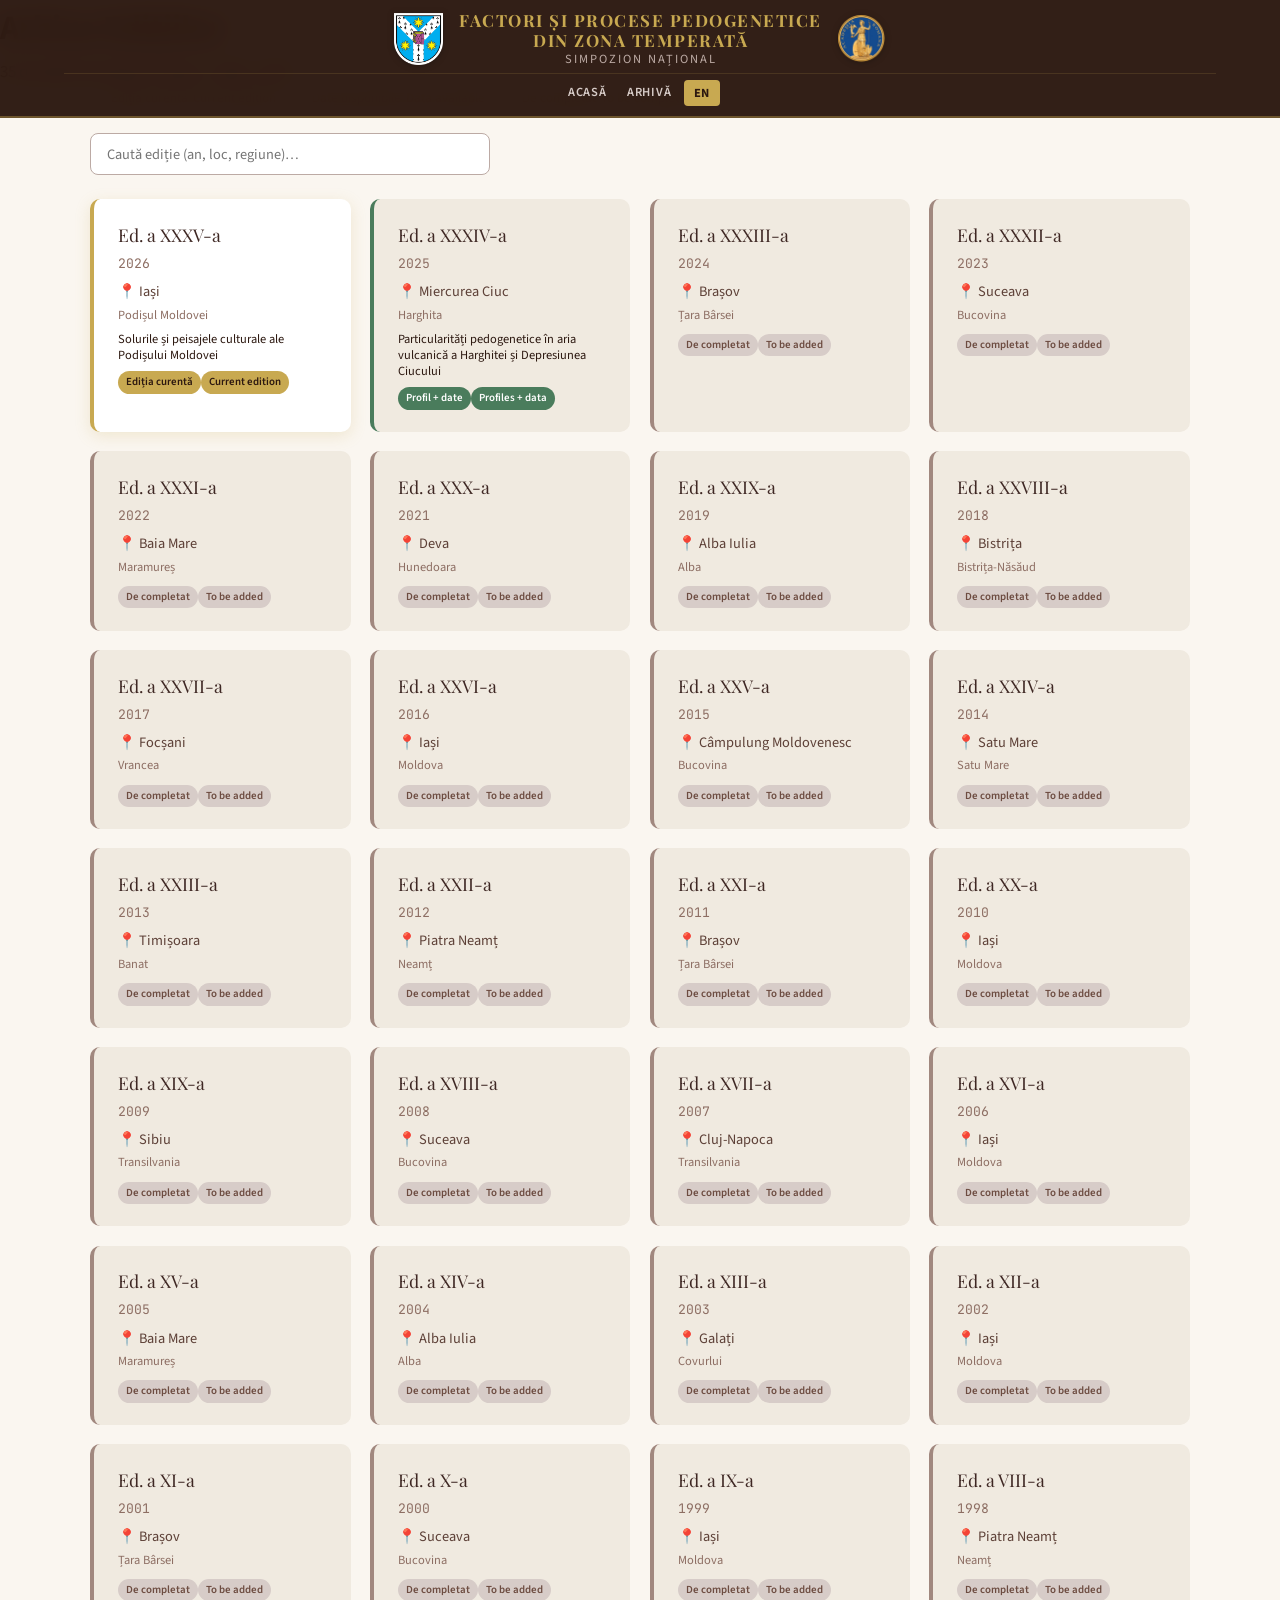
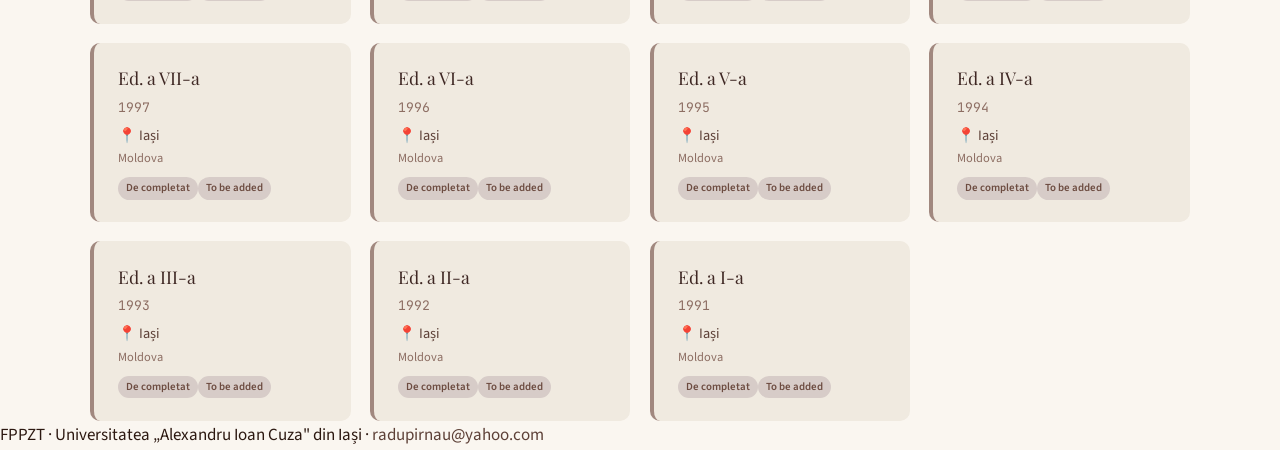
==== commit 35779cfa: "Update archive.html" ====
--- a/archive.html
+++ b/archive.html
@@ -77,13 +77,13 @@
 <nav class="nav">
   <div class="nav-inner">
     <div class="nav-brand">
-      <img src="Academia_Romana_transparent.png" alt="Academia Română" class="nav-logo nav-logo--ar">
+      <img src="UAIC.png" alt="UAIC" class="nav-logo nav-logo--ar">
       <div class="nav-title">
         <span class="nav-title-main">FACTORI ȘI PROCESE PEDOGENETICE<br>DIN ZONA TEMPERATĂ</span>
         <span class="nav-title-sub" lang="ro">Simpozion Național</span>
         <span class="nav-title-sub" lang="en">National Symposium</span>
       </div>
-      <img src="UAIC.png" alt="UAIC" class="nav-logo nav-logo--uaic">
+      <img src="Academia_Romana_transparent.png" alt="Academia Română" class="nav-logo nav-logo--uaic">
     </div>
     <div class="nav-links">
       <a href="index.html" lang="ro">Acasă</a>
